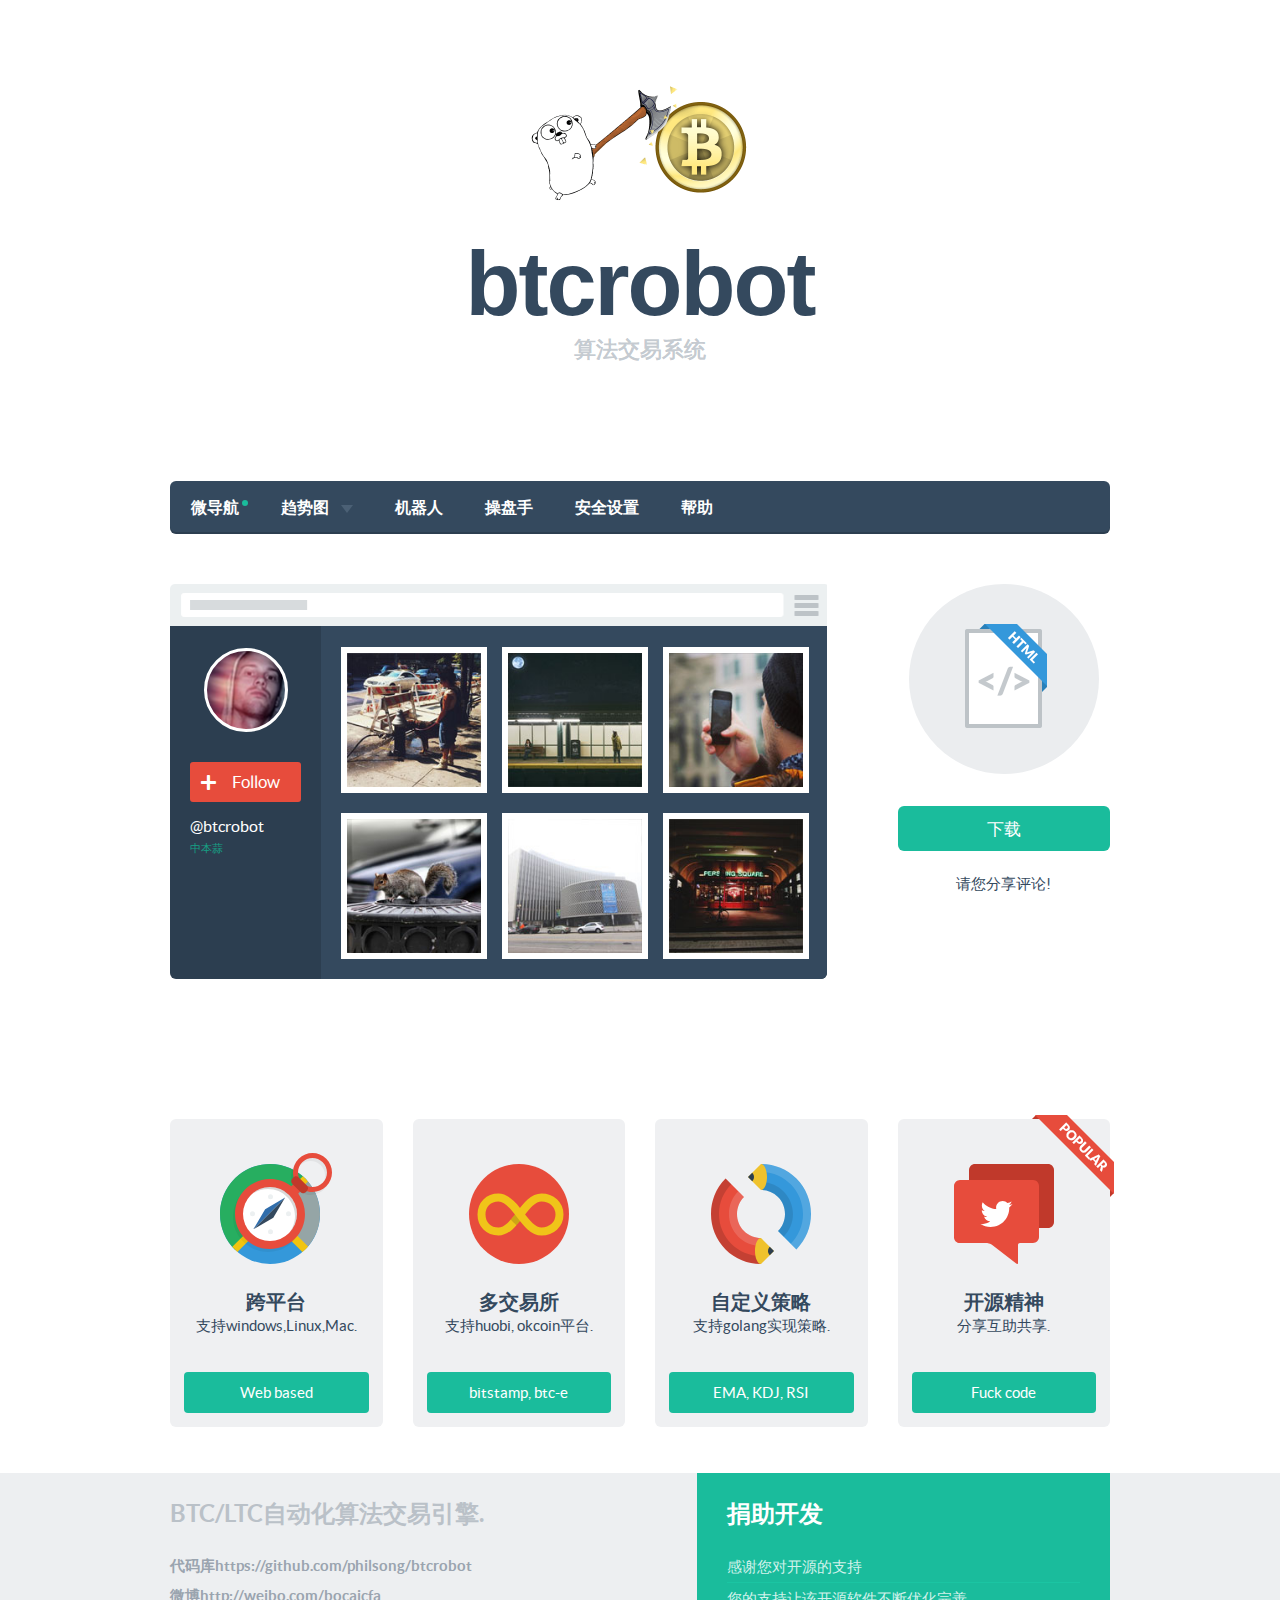
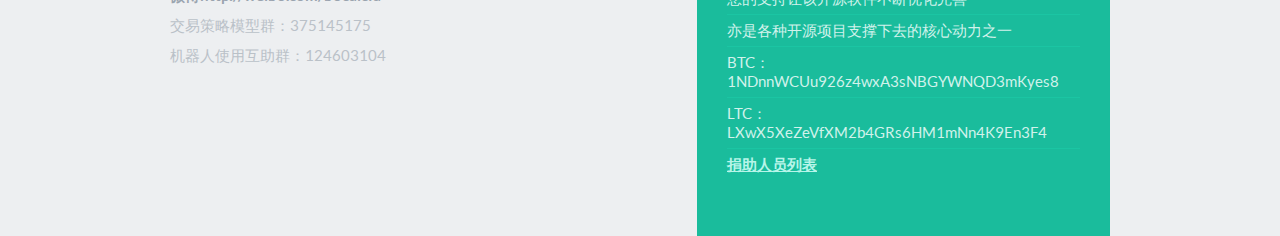
==== btcrobot/index.html @ 1d35039d "initial for github.io" ====
<!DOCTYPE html>
<html lang="en">
  <head>
    <meta charset="utf-8">
    <title>btcrobot 算法交易系统</title>
    <meta name="description" content="btcrobot is a Bitcoin, Litecoin and Altcoin trading bot written in golang,
  it features multiple trading methods using technical analysis."/>

    <meta name="viewport" content="width=1000, initial-scale=1.0, maximum-scale=1.0">

    <!-- Loading Bootstrap -->
    <link href="bootstrap/css/bootstrap.css" rel="stylesheet">

    <!-- Loading Flat UI -->
    <link href="css/flat-ui.css" rel="stylesheet">
    <link href="css/demo.css" rel="stylesheet">

    <link rel="shortcut icon" href="images/favicon.ico">

    <!-- HTML5 shim, for IE6-8 support of HTML5 elements. All other JS at the end of file. -->
    <!--[if lt IE 9]>
      <script src="js/html5shiv.js"></script>
      <script src="js/respond.min.js"></script>
    <![endif]-->
  </head>
  <body>
    <div class="container">
      <div class="demo-headline">
        <h1 class="demo-logo">
          <div class="logo"></div>
          btcrobot
          <small>算法交易系统</small>
        </h1>
      </div> <!-- /demo-headline -->

      <div class="row demo-row">
        <div class="col-xs-12">
          <nav class="navbar navbar-inverse navbar-embossed" role="navigation">
            <div class="navbar-header">
              <button type="button" class="navbar-toggle" data-toggle="collapse" data-target="#navbar-collapse-01">
                <span class="sr-only">Toggle navigation</span>
              </button>
            </div>
            <div class="collapse navbar-collapse" id="navbar-collapse-01">
              <ul class="nav navbar-nav navbar-left">           
                <li><a href="/guide">微导航<span class="navbar-unread">1</span></a></li>
                <li class="dropdown">
                  <a href="#" class="dropdown-toggle" data-toggle="dropdown">趋势图<b class="caret"></b></a>
                  <span class="dropdown-arrow"></span>
                  <ul class="dropdown-menu">
                    <li><a href="/huobi" rel="nofollow">火币指标</a></li> 
                    <li class="divider"></li>
                    <li><a href="/okcoin" rel="nofollow">OKcoin指标</a></li> 
                  </ul>
                </li>
                    <li><a href="/engine" rel="nofollow">机器人</a></li> 
                    <li><a href="/trade" rel="nofollow">操盘手</a></li> 
                    <li><a href="/secret" rel="nofollow">安全设置</a></li> 
                <li><a href="https://github.com/philsong/btcrobot/wiki" target="_blank">帮助</a></li>
               </ul>
            </div><!-- /.navbar-collapse -->
          </nav><!-- /navbar -->
        </div>
      </div> <!-- /row -->



      <div class="row">
        <div class="col-xs-9">
          <div class="demo-browser">
            <div class="demo-browser-side">
              <div class="demo-browser-author"></div>
              <div class="demo-browser-action">
                <a class="btn btn-danger btn-lg btn-block" href="http://weibo.com/bocaicfa" target="_blank">
                  Follow
                </a>
              </div>
              <h5>@btcrobot</h5>
              <h6>
                <a href="http://weibo.com/bocaicfa" target="_blank">中本蒜</a>
              </h6>
            </div>
            <div class="demo-browser-content">
              <img src="images/demo/browser-pic-1.jpg" alt="" />
              <img src="images/demo/browser-pic-2.jpg" alt="" />
              <img src="images/demo/browser-pic-3.jpg" alt="" />
              <img src="images/demo/browser-pic-4.jpg" alt="" />
              <img src="images/demo/browser-pic-5.jpg" alt="" />
              <img src="images/demo/browser-pic-6.jpg" alt="" />
            </div>
          </div>
        </div>

        <div class="col-xs-3">
          <div class="demo-download">
            <img src="images/demo/html-icon.png" src="Free PSD" />
          </div>

          <a href="https://github.com/philsong/btcrobot/archive/master.zip" class="btn btn-primary btn-lg btn-block">下载</a>

          <p class="demo-download-text">请您分享评论!</p>
        </div>
      </div> <!-- /download area -->

      <div class="row demo-tiles">
        <div class="col-xs-3">
          <div class="tile">
            <img src="images/icons/svg/compas.svg" alt="Compas" class="tile-image big-illustration">
            <h3 class="tile-title">跨平台</h3>
            <p>支持windows,Linux,Mac.</p>
            <a class="btn btn-primary btn-large btn-block" href="https://github.com/philsong/btcrobot">Web based</a>
          </div>
        </div>

        <div class="col-xs-3">
          <div class="tile">
            <img src="images/icons/svg/loop.svg" alt="Infinity-Loop" class="tile-image">
            <h3 class="tile-title">多交易所</h3>
            <p>支持huobi, okcoin平台.</p>
            <a class="btn btn-primary btn-large btn-block" href="https://github.com/philsong/btcrobot">bitstamp, btc-e</a>
          </div>
        </div>

        <div class="col-xs-3">
          <div class="tile">
            <img src="images/icons/svg/pencils.svg" alt="Pensils" class="tile-image">
            <h3 class="tile-title">自定义策略</h3>
            <p>支持golang实现策略. </p>
            <a class="btn btn-primary btn-large btn-block" href="https://github.com/philsong/btcrobot">EMA, KDJ, RSI</a>
          </div>
        </div>

        <div class="col-xs-3">
          <div class="tile tile-hot">
            <img src="images/icons/svg/chat.svg" alt="Chat" class="tile-image">
            <h3 class="tile-title">开源精神</h3>
            <p>分享互助共享.</p>
            <a class="btn btn-primary btn-large btn-block" href="https://github.com/philsong/btcrobot">Fuck code</a>
          </div>

        </div>
      </div> <!-- /tiles -->
    </div> <!-- /container -->

    <footer>
      <div class="container">
        <div class="row">
          <div class="col-xs-6">
            <h3 class="footer-title">BTC/LTC自动化算法交易引擎.</h3>
            <p>
              <a href="https://github.com/philsong/btcrobot" target="_blank"> 代码库https://github.com/philsong/btcrobot</a>
            </p>

            <p>
              <a href="http://weibo.com/bocaicfa" target="_blank">微博http://weibo.com/bocaicfa</a>
            </p>
            
            <P>交易策略模型群：375145175</p>
            <p>机器人使用互助群：124603104</P>
          </div> <!-- /col-xs-7 -->

          <div class="col-xs-6">
            <div class="footer-banner">
              <h3 class="footer-title">捐助开发</h3>
              <ul>
                <li>感谢您对开源的支持</li>
                <li>您的支持让该开源软件不断优化完善</li>
                <li>亦是各种开源项目支撑下去的核心动力之一</li>

                <li>BTC：1NDnnWCUu926z4wxA3sNBGYWNQD3mKyes8</li>
                <li>LTC：LXwX5XeZeVfXM2b4GRs6HM1mNn4K9En3F4</li>

                <li><a href="https://github.com/philsong/btcrobot/wiki/%E6%84%9F%E8%B0%A2%E6%8D%90%E5%8A%A9%E5%BC%80%E5%8F%91%E7%9A%84%E4%BA%BA" target="_blank">捐助人员列表</a></li>
              </ul>
            </div>
          </div>
        </div>
      </div>
    </footer>
    
    <!-- Load JS here for greater good =============================-->
    <script src="js/jquery-1.8.3.min.js"></script>
    <script src="js/jquery-ui-1.10.3.custom.min.js"></script>
    <script src="js/jquery.ui.touch-punch.min.js"></script>
    <script src="js/bootstrap.min.js"></script>
    <script src="js/bootstrap-select.js"></script>
    <script src="js/bootstrap-switch.js"></script>
    <script src="js/flatui-checkbox.js"></script>
    <script src="js/flatui-radio.js"></script>
    <script src="js/jquery.tagsinput.js"></script>
    <script src="js/jquery.placeholder.js"></script>
    <script src="js/jquery.stacktable.js"></script>
    <script src="http://vjs.zencdn.net/4.3/video.js"></script>
    <script src="js/application.js"></script>
  </body>
</html>
---- btcrobot/css/flat-ui.css ----
@font-face {
  font-family: 'Lato';
  src: url('../fonts/lato/lato-black.eot');
  src: url('../fonts/lato/lato-black.eot?#iefix') format('embedded-opentype'), url('../fonts/lato/lato-black.woff') format('woff'), url('../fonts/lato/lato-black.ttf') format('truetype'), url('../fonts/lato/lato-black.svg#latoblack') format('svg');
  font-weight: 900;
  font-style: normal;
}
@font-face {
  font-family: 'Lato';
  src: url('../fonts/lato/lato-bold.eot');
  src: url('../fonts/lato/lato-bold.eot?#iefix') format('embedded-opentype'), url('../fonts/lato/lato-bold.woff') format('woff'), url('../fonts/lato/lato-bold.ttf') format('truetype'), url('../fonts/lato/lato-bold.svg#latobold') format('svg');
  font-weight: bold;
  font-style: normal;
}
@font-face {
  font-family: 'Lato';
  src: url('../fonts/lato/lato-bolditalic.eot');
  src: url('../fonts/lato/lato-bolditalic.eot?#iefix') format('embedded-opentype'), url('../fonts/lato/lato-bolditalic.woff') format('woff'), url('../fonts/lato/lato-bolditalic.ttf') format('truetype'), url('../fonts/lato/lato-bolditalic.svg#latobold-italic') format('svg');
  font-weight: bold;
  font-style: italic;
}
@font-face {
  font-family: 'Lato';
  src: url('../fonts/lato/lato-italic.eot');
  src: url('../fonts/lato/lato-italic.eot?#iefix') format('embedded-opentype'), url('../fonts/lato/lato-italic.woff') format('woff'), url('../fonts/lato/lato-italic.ttf') format('truetype'), url('../fonts/lato/lato-italic.svg#latoitalic') format('svg');
  font-weight: normal;
  font-style: italic;
}
@font-face {
  font-family: 'Lato';
  src: url('../fonts/lato/lato-light.eot');
  src: url('../fonts/lato/lato-light.eot?#iefix') format('embedded-opentype'), url('../fonts/lato/lato-light.woff') format('woff'), url('../fonts/lato/lato-light.ttf') format('truetype'), url('../fonts/lato/lato-light.svg#latolight') format('svg');
  font-weight: 300;
  font-style: normal;
}
@font-face {
  font-family: 'Lato';
  src: url('../fonts/lato/lato-regular.eot');
  src: url('../fonts/lato/lato-regular.eot?#iefix') format('embedded-opentype'), url('../fonts/lato/lato-regular.woff') format('woff'), url('../fonts/lato/lato-regular.ttf') format('truetype'), url('../fonts/lato/lato-regular.svg#latoregular') format('svg');
  font-weight: normal;
  font-style: normal;
}
@font-face {
  font-family: "Flat-UI-Icons";
  src: url('../fonts/flat-ui-icons-regular.eot');
  src: url('../fonts/flat-ui-icons-regular.eot?#iefix') format('embedded-opentype'), url('../fonts/flat-ui-icons-regular.woff') format('woff'), url('../fonts/flat-ui-icons-regular.ttf') format('truetype'), url('../fonts/flat-ui-icons-regular.svg#flat-ui-icons-regular') format('svg');
  font-weight: normal;
  font-style: normal;
}
/* Use the following CSS code if you want to use data attributes for inserting your icons */
[data-icon]:before {
  font-family: 'Flat-UI-Icons';
  content: attr(data-icon);
  speak: none;
  font-weight: normal;
  font-variant: normal;
  text-transform: none;
  -webkit-font-smoothing: antialiased;
  -moz-osx-font-smoothing: grayscale;
}
/* Use the following CSS code if you want to have a class per icon */
/*
Instead of a list of all class selectors,
you can use the generic selector below, but it's slower:
[class*="fui-"] {
*/
.fui-arrow-right,
.fui-arrow-left,
.fui-cmd,
.fui-check-inverted,
.fui-heart,
.fui-location,
.fui-plus,
.fui-check,
.fui-cross,
.fui-list,
.fui-new,
.fui-video,
.fui-photo,
.fui-volume,
.fui-time,
.fui-eye,
.fui-chat,
.fui-search,
.fui-user,
.fui-mail,
.fui-lock,
.fui-gear,
.fui-radio-unchecked,
.fui-radio-checked,
.fui-checkbox-unchecked,
.fui-checkbox-checked,
.fui-calendar-solid,
.fui-pause,
.fui-play,
.fui-check-inverted-2 {
  display: inline-block;
  font-family: 'Flat-UI-Icons';
  speak: none;
  font-style: normal;
  font-weight: normal;
  font-variant: normal;
  text-transform: none;
  -webkit-font-smoothing: antialiased;
  -moz-osx-font-smoothing: grayscale;
}
.fui-arrow-right:before {
  content: "\e02c";
}
.fui-arrow-left:before {
  content: "\e02d";
}
.fui-cmd:before {
  content: "\e02f";
}
.fui-check-inverted:before {
  content: "\e006";
}
.fui-heart:before {
  content: "\e007";
}
.fui-location:before {
  content: "\e008";
}
.fui-plus:before {
  content: "\e009";
}
.fui-check:before {
  content: "\e00a";
}
.fui-cross:before {
  content: "\e00b";
}
.fui-list:before {
  content: "\e00c";
}
.fui-new:before {
  content: "\e00d";
}
.fui-video:before {
  content: "\e00e";
}
.fui-photo:before {
  content: "\e00f";
}
.fui-volume:before {
  content: "\e010";
}
.fui-time:before {
  content: "\e011";
}
.fui-eye:before {
  content: "\e012";
}
.fui-chat:before {
  content: "\e013";
}
.fui-search:before {
  content: "\e01c";
}
.fui-user:before {
  content: "\e01d";
}
.fui-mail:before {
  content: "\e01e";
}
.fui-lock:before {
  content: "\e01f";
}
.fui-gear:before {
  content: "\e024";
}
.fui-radio-unchecked:before {
  content: "\e02b";
}
.fui-radio-checked:before {
  content: "\e032";
}
.fui-checkbox-unchecked:before {
  content: "\e033";
}
.fui-checkbox-checked:before {
  content: "\e034";
}
.fui-calendar-solid:before {
  content: "\e022";
}
.fui-pause:before {
  content: "\e03b";
}
.fui-play:before {
  content: "\e03c";
}
.fui-check-inverted-2:before {
  content: "\e000";
}
.dropdown-arrow-inverse {
  border-bottom-color: #34495e !important;
  border-top-color: #34495e !important;
}
body {
  font-family: "Lato", Helvetica, Arial, sans-serif;
  font-size: 18px;
  line-height: 1.72222;
  color: #34495e;
  background-color: #ffffff;
}
a {
  color: #16a085;
  text-decoration: none;
  -webkit-transition: 0.25s;
  transition: 0.25s;
}
a:hover,
a:focus {
  color: #1abc9c;
  text-decoration: none;
}
a:focus {
  outline: none;
}
.img-rounded {
  border-radius: 6px;
}
.img-thumbnail {
  padding: 4px;
  line-height: 1.72222;
  background-color: #ffffff;
  border: 2px solid #bdc3c7;
  border-radius: 6px;
  -webkit-transition: all 0.25s ease-in-out;
  transition: all 0.25s ease-in-out;
  display: inline-block;
  max-width: 100%;
  height: auto;
}
.img-comment {
  font-size: 15px;
  line-height: 1.2;
  font-style: italic;
  margin: 24px 0;
}
h1,
h2,
h3,
h4,
h5,
h6,
.h1,
.h2,
.h3,
.h4,
.h5,
.h6 {
  font-family: inherit;
  font-weight: 700;
  line-height: 1.1;
  color: inherit;
}
h1 small,
h2 small,
h3 small,
h4 small,
h5 small,
h6 small,
.h1 small,
.h2 small,
.h3 small,
.h4 small,
.h5 small,
.h6 small {
  color: #e7e9ec;
}
h1,
h2,
h3 {
  margin-top: 30px;
  margin-bottom: 15px;
}
h4,
h5,
h6 {
  margin-top: 15px;
  margin-bottom: 15px;
}
h6 {
  font-weight: normal;
}
h1,
.h1 {
  font-size: 61px;
}
h2,
.h2 {
  font-size: 53px;
}
h3,
.h3 {
  font-size: 40px;
}
h4,
.h4 {
  font-size: 29px;
}
h5,
.h5 {
  font-size: 28px;
}
h6,
.h6 {
  font-size: 24px;
}
p {
  font-size: 18px;
  line-height: 1.72222;
  margin: 0 0 15px;
}
.lead {
  margin-bottom: 30px;
  font-size: 28px;
  line-height: 1.46428571;
  font-weight: 300;
}
@media (min-width: 768px) {
  .lead {
    font-size: 30.006px;
  }
}
small,
.small {
  font-size: 83%;
  line-height: 2.067;
}
.text-muted {
  color: #bdc3c7;
}
.text-inverse {
  color: #ffffff;
}
.text-primary {
  color: #1abc9c;
}
a.text-primary:hover {
  color: #15967d;
}
.text-warning {
  color: #f1c40f;
}
a.text-warning:hover {
  color: #c19d0c;
}
.text-danger {
  color: #e74c3c;
}
a.text-danger:hover {
  color: #b93d30;
}
.text-success {
  color: #2ecc71;
}
a.text-success:hover {
  color: #25a35a;
}
.text-info {
  color: #3498db;
}
a.text-info:hover {
  color: #2a7aaf;
}
.bg-primary {
  color: #ffffff;
  background-color: #34495e;
}
a.bg-primary:hover {
  background-color: #222f3d;
}
.bg-success {
  background-color: #dff0d8;
}
a.bg-success:hover {
  background-color: #c1e2b3;
}
.bg-info {
  background-color: #d9edf7;
}
a.bg-info:hover {
  background-color: #afd9ee;
}
.bg-warning {
  background-color: #fcf8e3;
}
a.bg-warning:hover {
  background-color: #f7ecb5;
}
.bg-danger {
  background-color: #f2dede;
}
a.bg-danger:hover {
  background-color: #e4b9b9;
}
.page-header {
  padding-bottom: 14px;
  margin: 60px 0 30px;
  border-bottom: 1px solid #e7e9ec;
}
ul,
ol {
  margin-bottom: 15px;
}
dl {
  margin-bottom: 30px;
}
dt,
dd {
  line-height: 1.72222;
}
@media (min-width: 768px) {
  .dl-horizontal dt {
    width: 160px;
  }
  .dl-horizontal dd {
    margin-left: 180px;
  }
}
abbr[title],
abbr[data-original-title] {
  border-bottom: 1px dotted #bdc3c7;
}
blockquote {
  border-left: 3px solid #e7e9ec;
  padding: 0 0 0 16px;
  margin: 0 0 30px;
}
blockquote p {
  font-size: 20px;
  line-height: 1.55;
  font-weight: normal;
  margin-bottom: .4em;
}
blockquote small,
blockquote .small {
  font-size: 18px;
  line-height: 1.72222;
  font-style: italic;
  color: inherit;
}
blockquote small:before,
blockquote .small:before {
  content: "";
}
blockquote.pull-right {
  padding-right: 16px;
  padding-left: 0;
  border-right: 3px solid #e7e9ec;
  border-left: 0;
}
blockquote.pull-right small:after {
  content: "";
}
address {
  margin-bottom: 30px;
  line-height: 1.72222;
}
code,
kbd,
pre,
samp {
  font-family: Monaco, Menlo, Consolas, "Courier New", monospace;
}
code {
  padding: 2px 6px;
  font-size: 85%;
  color: #c7254e;
  background-color: #f9f2f4;
  border-radius: 4px;
}
kbd {
  padding: 2px 6px;
  font-size: 85%;
  color: #ffffff;
  background-color: #34495e;
  border-radius: 4px;
  box-shadow: none;
}
pre {
  padding: 8px;
  margin: 0 0 15px;
  font-size: 13px;
  line-height: 1.72222;
  color: inherit;
  background-color: #ffffff;
  border: 2px solid #e7e9ec;
  border-radius: 6px;
  white-space: pre;
}
.pre-scrollable {
  max-height: 340px;
}
.thumbnail {
  display: block;
  padding: 4px;
  margin-bottom: 5px;
  line-height: 1.72222;
  background-color: #ffffff;
  border: 2px solid #bdc3c7;
  border-radius: 6px;
  -webkit-transition: all 0.25s ease-in-out;
  transition: all 0.25s ease-in-out;
}
.thumbnail > img,
.thumbnail a > img {
  display: block;
  max-width: 100%;
  height: auto;
  margin-left: auto;
  margin-right: auto;
}
a.thumbnail:hover,
a.thumbnail:focus,
a.thumbnail.active {
  border-color: #16a085;
}
.thumbnail .caption {
  padding: 9px;
  color: #34495e;
}
.btn {
  border: none;
  font-size: 15px;
  font-weight: normal;
  line-height: 1.4;
  border-radius: 4px;
  padding: 10px 15px;
  -webkit-font-smoothing: subpixel-antialiased;
  -webkit-transition: border .25s linear, color .25s linear, background-color .25s linear;
  transition: border .25s linear, color .25s linear, background-color .25s linear;
}
.btn:hover,
.btn:focus {
  outline: none;
  color: #ffffff;
}
.btn:active,
.btn.active {
  outline: none;
  -webkit-box-shadow: none;
  box-shadow: none;
}
.btn.disabled,
.btn[disabled],
fieldset[disabled] .btn {
  background-color: #bdc3c7;
  color: rgba(255, 255, 255, 0.75);
  opacity: 0.7;
  filter: alpha(opacity=70);
}
.btn > [class^="fui-"] {
  margin: 0 1px;
  position: relative;
  line-height: 1;
  top: 1px;
}
.btn-xs.btn > [class^="fui-"] {
  font-size: 11px;
  top: 0;
}
.btn-hg.btn > [class^="fui-"] {
  top: 2px;
}
.btn-default {
  color: #ffffff;
  background-color: #bdc3c7;
}
.btn-default:hover,
.btn-default:focus,
.btn-default:active,
.btn-default.active,
.open .dropdown-toggle.btn-default {
  color: #ffffff;
  background-color: #cacfd2;
  border-color: #cacfd2;
}
.btn-default:active,
.btn-default.active,
.open .dropdown-toggle.btn-default {
  background: #a1a6a9;
  border-color: #a1a6a9;
}
.btn-default.disabled,
.btn-default[disabled],
fieldset[disabled] .btn-default,
.btn-default.disabled:hover,
.btn-default[disabled]:hover,
fieldset[disabled] .btn-default:hover,
.btn-default.disabled:focus,
.btn-default[disabled]:focus,
fieldset[disabled] .btn-default:focus,
.btn-default.disabled:active,
.btn-default[disabled]:active,
fieldset[disabled] .btn-default:active,
.btn-default.disabled.active,
.btn-default[disabled].active,
fieldset[disabled] .btn-default.active {
  background-color: #bdc3c7;
  border-color: #bdc3c7;
}
.btn-primary {
  color: #ffffff;
  background-color: #1abc9c;
}
.btn-primary:hover,
.btn-primary:focus,
.btn-primary:active,
.btn-primary.active,
.open .dropdown-toggle.btn-primary {
  color: #ffffff;
  background-color: #48c9b0;
  border-color: #48c9b0;
}
.btn-primary:active,
.btn-primary.active,
.open .dropdown-toggle.btn-primary {
  background: #16a085;
  border-color: #16a085;
}
.btn-primary.disabled,
.btn-primary[disabled],
fieldset[disabled] .btn-primary,
.btn-primary.disabled:hover,
.btn-primary[disabled]:hover,
fieldset[disabled] .btn-primary:hover,
.btn-primary.disabled:focus,
.btn-primary[disabled]:focus,
fieldset[disabled] .btn-primary:focus,
.btn-primary.disabled:active,
.btn-primary[disabled]:active,
fieldset[disabled] .btn-primary:active,
.btn-primary.disabled.active,
.btn-primary[disabled].active,
fieldset[disabled] .btn-primary.active {
  background-color: #1abc9c;
  border-color: #1abc9c;
}
.btn-info {
  color: #ffffff;
  background-color: #3498db;
}
.btn-info:hover,
.btn-info:focus,
.btn-info:active,
.btn-info.active,
.open .dropdown-toggle.btn-info {
  color: #ffffff;
  background-color: #5dade2;
  border-color: #5dade2;
}
.btn-info:active,
.btn-info.active,
.open .dropdown-toggle.btn-info {
  background: #2c81ba;
  border-color: #2c81ba;
}
.btn-info.disabled,
.btn-info[disabled],
fieldset[disabled] .btn-info,
.btn-info.disabled:hover,
.btn-info[disabled]:hover,
fieldset[disabled] .btn-info:hover,
.btn-info.disabled:focus,
.btn-info[disabled]:focus,
fieldset[disabled] .btn-info:focus,
.btn-info.disabled:active,
.btn-info[disabled]:active,
fieldset[disabled] .btn-info:active,
.btn-info.disabled.active,
.btn-info[disabled].active,
fieldset[disabled] .btn-info.active {
  background-color: #3498db;
  border-color: #3498db;
}
.btn-danger {
  color: #ffffff;
  background-color: #e74c3c;
}
.btn-danger:hover,
.btn-danger:focus,
.btn-danger:active,
.btn-danger.active,
.open .dropdown-toggle.btn-danger {
  color: #ffffff;
  background-color: #ec7063;
  border-color: #ec7063;
}
.btn-danger:active,
.btn-danger.active,
.open .dropdown-toggle.btn-danger {
  background: #c44133;
  border-color: #c44133;
}
.btn-danger.disabled,
.btn-danger[disabled],
fieldset[disabled] .btn-danger,
.btn-danger.disabled:hover,
.btn-danger[disabled]:hover,
fieldset[disabled] .btn-danger:hover,
.btn-danger.disabled:focus,
.btn-danger[disabled]:focus,
fieldset[disabled] .btn-danger:focus,
.btn-danger.disabled:active,
.btn-danger[disabled]:active,
fieldset[disabled] .btn-danger:active,
.btn-danger.disabled.active,
.btn-danger[disabled].active,
fieldset[disabled] .btn-danger.active {
  background-color: #e74c3c;
  border-color: #e74c3c;
}
.btn-success {
  color: #ffffff;
  background-color: #2ecc71;
}
.btn-success:hover,
.btn-success:focus,
.btn-success:active,
.btn-success.active,
.open .dropdown-toggle.btn-success {
  color: #ffffff;
  background-color: #58d68d;
  border-color: #58d68d;
}
.btn-success:active,
.btn-success.active,
.open .dropdown-toggle.btn-success {
  background: #27ad60;
  border-color: #27ad60;
}
.btn-success.disabled,
.btn-success[disabled],
fieldset[disabled] .btn-success,
.btn-success.disabled:hover,
.btn-success[disabled]:hover,
fieldset[disabled] .btn-success:hover,
.btn-success.disabled:focus,
.btn-success[disabled]:focus,
fieldset[disabled] .btn-success:focus,
.btn-success.disabled:active,
.btn-success[disabled]:active,
fieldset[disabled] .btn-success:active,
.btn-success.disabled.active,
.btn-success[disabled].active,
fieldset[disabled] .btn-success.active {
  background-color: #2ecc71;
  border-color: #2ecc71;
}
.btn-warning {
  color: #ffffff;
  background-color: #f1c40f;
}
.btn-warning:hover,
.btn-warning:focus,
.btn-warning:active,
.btn-warning.active,
.open .dropdown-toggle.btn-warning {
  color: #ffffff;
  background-color: #f5d313;
  border-color: #f5d313;
}
.btn-warning:active,
.btn-warning.active,
.open .dropdown-toggle.btn-warning {
  background: #cda70d;
  border-color: #cda70d;
}
.btn-warning.disabled,
.btn-warning[disabled],
fieldset[disabled] .btn-warning,
.btn-warning.disabled:hover,
.btn-warning[disabled]:hover,
fieldset[disabled] .btn-warning:hover,
.btn-warning.disabled:focus,
.btn-warning[disabled]:focus,
fieldset[disabled] .btn-warning:focus,
.btn-warning.disabled:active,
.btn-warning[disabled]:active,
fieldset[disabled] .btn-warning:active,
.btn-warning.disabled.active,
.btn-warning[disabled].active,
fieldset[disabled] .btn-warning.active {
  background-color: #f1c40f;
  border-color: #f1c40f;
}
.btn-inverse {
  color: #ffffff;
  background-color: #34495e;
}
.btn-inverse:hover,
.btn-inverse:focus,
.btn-inverse:active,
.btn-inverse.active,
.open .dropdown-toggle.btn-inverse {
  color: #ffffff;
  background-color: #415b76;
  border-color: #415b76;
}
.btn-inverse:active,
.btn-inverse.active,
.open .dropdown-toggle.btn-inverse {
  background: #2c3e50;
  border-color: #2c3e50;
}
.btn-inverse.disabled,
.btn-inverse[disabled],
fieldset[disabled] .btn-inverse,
.btn-inverse.disabled:hover,
.btn-inverse[disabled]:hover,
fieldset[disabled] .btn-inverse:hover,
.btn-inverse.disabled:focus,
.btn-inverse[disabled]:focus,
fieldset[disabled] .btn-inverse:focus,
.btn-inverse.disabled:active,
.btn-inverse[disabled]:active,
fieldset[disabled] .btn-inverse:active,
.btn-inverse.disabled.active,
.btn-inverse[disabled].active,
fieldset[disabled] .btn-inverse.active {
  background-color: #34495e;
  border-color: #34495e;
}
.btn-embossed {
  -webkit-box-shadow: inset 0 -2px 0 rgba(0, 0, 0, 0.15);
  box-shadow: inset 0 -2px 0 rgba(0, 0, 0, 0.15);
}
.btn-embossed.active,
.btn-embossed:active {
  -webkit-box-shadow: inset 0 2px 0 rgba(0, 0, 0, 0.15);
  box-shadow: inset 0 2px 0 rgba(0, 0, 0, 0.15);
}
.btn-wide {
  min-width: 140px;
  padding-left: 30px;
  padding-right: 30px;
}
.btn-link {
  color: #16a085;
}
.btn-link:hover,
.btn-link:focus {
  color: #1abc9c;
  text-decoration: underline;
  background-color: transparent;
}
.btn-link[disabled]:hover,
fieldset[disabled] .btn-link:hover,
.btn-link[disabled]:focus,
fieldset[disabled] .btn-link:focus {
  color: #bdc3c7;
  text-decoration: none;
}
.btn-hg {
  padding: 13px 20px;
  font-size: 22px;
  line-height: 1.227;
  border-radius: 6px;
}
.btn-lg {
  padding: 10px 19px;
  font-size: 17px;
  line-height: 1.471;
  border-radius: 6px;
}
.btn-sm {
  padding: 9px 13px;
  font-size: 13px;
  line-height: 1.385;
  border-radius: 4px;
}
.btn-xs {
  padding: 6px 9px;
  font-size: 12px;
  line-height: 1.083;
  border-radius: 3px;
}
.btn-tip {
  font-weight: 300;
  padding-left: 10px;
  font-size: 92%;
}
.btn-block {
  white-space: normal;
}
.btn-default .caret {
  border-top-color: #ffffff;
}
.btn-primary .caret,
.btn-success .caret,
.btn-warning .caret,
.btn-danger .caret,
.btn-info .caret {
  border-top-color: #ffffff;
}
.dropup .btn-default .caret {
  border-bottom-color: #ffffff;
}
.dropup .btn-primary .caret,
.dropup .btn-success .caret,
.dropup .btn-warning .caret,
.dropup .btn-danger .caret,
.dropup .btn-info .caret {
  border-bottom-color: #ffffff;
}
.btn-group-xs > .btn {
  padding: 6px 9px;
  font-size: 12px;
  line-height: 1.083;
  border-radius: 3px;
}
.btn-group-sm > .btn {
  padding: 9px 13px;
  font-size: 13px;
  line-height: 1.385;
  border-radius: 4px;
}
.btn-group-lg > .btn {
  padding: 10px 19px;
  font-size: 17px;
  line-height: 1.471;
  border-radius: 6px;
}
.btn-group-gh > .btn {
  padding: 13px 20px;
  font-size: 22px;
  line-height: 1.227;
  border-radius: 6px;
}
.btn-group > .btn + .btn {
  margin-left: 0;
}
.btn-group > .btn + .dropdown-toggle {
  border-left: 2px solid rgba(52, 73, 94, 0.15);
  padding-left: 12px;
  padding-right: 12px;
}
.btn-group > .btn + .dropdown-toggle .caret {
  margin-left: 3px;
  margin-right: 3px;
}
.btn-group > .btn.btn-gh + .dropdown-toggle .caret {
  margin-left: 7px;
  margin-right: 7px;
}
.btn-group > .btn.btn-sm + .dropdown-toggle .caret {
  margin-left: 0;
  margin-right: 0;
}
.dropdown-toggle .caret {
  margin-left: 8px;
}
.btn-group > .btn,
.btn-group > .dropdown-menu,
.btn-group > .popover {
  font-weight: 400;
}
.btn-group:focus .dropdown-toggle {
  outline: none;
  -webkit-transition: 0.25s;
  transition: 0.25s;
}
.btn-group.open .dropdown-toggle {
  color: rgba(255, 255, 255, 0.75);
  -webkit-box-shadow: none;
  box-shadow: none;
}
.btn-toolbar .btn.active {
  color: #ffffff;
}
.btn-toolbar .btn > [class^="fui-"] {
  font-size: 16px;
  margin: 0 1px;
}
.caret {
  border-width: 8px 6px;
  border-bottom-color: #34495e;
  border-top-color: #34495e;
  border-style: solid;
  border-bottom-style: none;
  -webkit-transition: 0.25s;
  transition: 0.25s;
  -webkit-transform: scale(1.001);
  -ms-transform: scale(1.001);
  transform: scale(1.001);
}
.dropup .caret,
.dropup .btn-lg .caret,
.navbar-fixed-bottom .dropdown .caret {
  border-bottom-width: 8px;
}
.btn-lg .caret {
  border-top-width: 8px;
  border-right-width: 6px;
  border-left-width: 6px;
}
.select {
  display: inline-block;
  margin-bottom: 10px;
}
[class*="span"] > .select[class*="span"] {
  margin-left: 0;
}
.select[class*="span"] .btn {
  width: 100%;
}
.select.select-block {
  display: block;
  float: none;
  margin-left: 0;
  width: auto;
}
.select.select-block:before,
.select.select-block:after {
  content: " ";
  /* 1 */

  display: table;
  /* 2 */

}
.select.select-block:after {
  clear: both;
}
.select.select-block .btn {
  width: 100%;
}
.select.select-block .dropdown-menu {
  width: 100%;
}
.select .btn {
  width: 220px;
}
.select .btn.btn-hg .filter-option {
  left: 20px;
  right: 40px;
  top: 13px;
}
.select .btn.btn-hg .caret {
  right: 20px;
}
.select .btn.btn-lg .filter-option {
  left: 18px;
  right: 38px;
}
.select .btn.btn-sm .filter-option {
  left: 13px;
  right: 33px;
}
.select .btn.btn-sm .caret {
  right: 13px;
}
.select .btn.btn-xs .filter-option {
  left: 13px;
  right: 33px;
  top: 5px;
}
.select .btn.btn-xs .caret {
  right: 13px;
}
.select .btn .filter-option {
  height: 26px;
  left: 13px;
  overflow: hidden;
  position: absolute;
  right: 33px;
  text-align: left;
  top: 10px;
}
.select .btn .caret {
  position: absolute;
  right: 16px;
  top: 50%;
  margin-top: -3px;
}
.select .btn .dropdown-toggle {
  border-radius: 6px;
}
.select .btn .dropdown-menu {
  min-width: 100%;
}
.select .btn .dropdown-menu dt {
  cursor: default;
  display: block;
  padding: 3px 20px;
}
.select .btn .dropdown-menu li:not(.disabled) > a:hover small {
  color: rgba(255, 255, 255, 0.004);
}
.select .btn .dropdown-menu li > a {
  min-height: 20px;
}
.select .btn .dropdown-menu li > a.opt {
  padding-left: 35px;
}
.select .btn .dropdown-menu li small {
  padding-left: .5em;
}
.select .btn .dropdown-menu li > dt small {
  font-weight: normal;
}
.select .btn > .disabled,
.select .btn .dropdown-menu li.disabled > a {
  cursor: default;
}
.select .caret {
  border-bottom-color: #ffffff;
  border-top-color: #ffffff;
}
legend {
  display: block;
  width: 100%;
  padding: 0;
  margin-bottom: 15px;
  font-size: 24px;
  line-height: inherit;
  color: inherit;
  border-bottom: none;
}
textarea {
  font-size: 20px;
  line-height: 24px;
  padding: 5px 11px;
}
input[type="search"] {
  -webkit-appearance: none !important;
}
label {
  font-weight: normal;
  font-size: 15px;
  line-height: 2.4;
}
.form-control:-moz-placeholder {
  color: #b2bcc5;
}
.form-control::-moz-placeholder {
  color: #b2bcc5;
  opacity: 1;
}
.form-control:-ms-input-placeholder {
  color: #b2bcc5;
}
.form-control::-webkit-input-placeholder {
  color: #b2bcc5;
}
.form-control.placeholder {
  color: #b2bcc5;
}
.form-control {
  border: 2px solid #bdc3c7;
  color: #34495e;
  font-family: "Lato", Helvetica, Arial, sans-serif;
  font-size: 15px;
  line-height: 1.467;
  padding: 8px 12px;
  height: 42px;
  -webkit-appearance: none;
  border-radius: 6px;
  -webkit-box-shadow: none;
  box-shadow: none;
  -webkit-transition: border .25s linear, color .25s linear, background-color .25s linear;
  transition: border .25s linear, color .25s linear, background-color .25s linear;
}
.form-group.focus .form-control,
.form-control:focus {
  border-color: #1abc9c;
  outline: 0;
  -webkit-box-shadow: none;
  box-shadow: none;
}
.form-control[disabled],
.form-control[readonly],
fieldset[disabled] .form-control {
  background-color: #f4f6f6;
  border-color: #d5dbdb;
  color: #d5dbdb;
  cursor: default;
  opacity: 0.7;
  filter: alpha(opacity=70);
}
.form-control.flat {
  border-color: transparent;
}
.form-control.flat:hover {
  border-color: #bdc3c7;
}
.form-control.flat:focus {
  border-color: #1abc9c;
}
.input-sm {
  height: 35px;
  padding: 6px 10px;
  font-size: 13px;
  line-height: 1.462;
  border-radius: 6px;
}
select.input-sm {
  height: 35px;
  line-height: 35px;
}
textarea.input-sm,
select[multiple].input-sm {
  height: auto;
}
.input-lg {
  height: 45px;
  padding: 10px 15px;
  font-size: 17px;
  line-height: 1.235;
  border-radius: 6px;
}
select.input-lg {
  height: 45px;
  line-height: 45px;
}
textarea.input-lg,
select[multiple].input-lg {
  height: auto;
}
.input-hg {
  height: 53px;
  padding: 10px 16px;
  font-size: 22px;
  line-height: 1.318;
  border-radius: 6px;
}
select.input-hg {
  height: 53px;
  line-height: 53px;
}
textarea.input-hg,
select[multiple].input-hg {
  height: auto;
}
.has-warning .help-block,
.has-warning .control-label,
.has-warning .radio,
.has-warning .checkbox,
.has-warning .radio-inline,
.has-warning .checkbox-inline {
  color: #f1c40f;
}
.has-warning .form-control {
  color: #f1c40f;
  border-color: #f1c40f;
  -webkit-box-shadow: none;
  box-shadow: none;
}
.has-warning .form-control:-moz-placeholder {
  color: #f1c40f;
}
.has-warning .form-control::-moz-placeholder {
  color: #f1c40f;
  opacity: 1;
}
.has-warning .form-control:-ms-input-placeholder {
  color: #f1c40f;
}
.has-warning .form-control::-webkit-input-placeholder {
  color: #f1c40f;
}
.has-warning .form-control.placeholder {
  color: #f1c40f;
}
.has-warning .form-control:focus {
  border-color: #f1c40f;
  -webkit-box-shadow: none;
  box-shadow: none;
}
.has-warning .input-group-addon {
  color: #f1c40f;
  border-color: #f1c40f;
  background-color: #ffffff;
}
.has-error .help-block,
.has-error .control-label,
.has-error .radio,
.has-error .checkbox,
.has-error .radio-inline,
.has-error .checkbox-inline {
  color: #e74c3c;
}
.has-error .form-control {
  color: #e74c3c;
  border-color: #e74c3c;
  -webkit-box-shadow: none;
  box-shadow: none;
}
.has-error .form-control:-moz-placeholder {
  color: #e74c3c;
}
.has-error .form-control::-moz-placeholder {
  color: #e74c3c;
  opacity: 1;
}
.has-error .form-control:-ms-input-placeholder {
  color: #e74c3c;
}
.has-error .form-control::-webkit-input-placeholder {
  color: #e74c3c;
}
.has-error .form-control.placeholder {
  color: #e74c3c;
}
.has-error .form-control:focus {
  border-color: #e74c3c;
  -webkit-box-shadow: none;
  box-shadow: none;
}
.has-error .input-group-addon {
  color: #e74c3c;
  border-color: #e74c3c;
  background-color: #ffffff;
}
.has-success .help-block,
.has-success .control-label,
.has-success .radio,
.has-success .checkbox,
.has-success .radio-inline,
.has-success .checkbox-inline {
  color: #2ecc71;
}
.has-success .form-control {
  color: #2ecc71;
  border-color: #2ecc71;
  -webkit-box-shadow: none;
  box-shadow: none;
}
.has-success .form-control:-moz-placeholder {
  color: #2ecc71;
}
.has-success .form-control::-moz-placeholder {
  color: #2ecc71;
  opacity: 1;
}
.has-success .form-control:-ms-input-placeholder {
  color: #2ecc71;
}
.has-success .form-control::-webkit-input-placeholder {
  color: #2ecc71;
}
.has-success .form-control.placeholder {
  color: #2ecc71;
}
.has-success .form-control:focus {
  border-color: #2ecc71;
  -webkit-box-shadow: none;
  box-shadow: none;
}
.has-success .input-group-addon {
  color: #2ecc71;
  border-color: #2ecc71;
  background-color: #ffffff;
}
.help-block {
  font-size: 15px;
  margin-bottom: 5px;
  color: inherit;
}
.form-group {
  position: relative;
  margin-bottom: 20px;
}
.form-horizontal .control-label,
.form-horizontal .radio,
.form-horizontal .checkbox,
.form-horizontal .radio-inline,
.form-horizontal .checkbox-inline {
  margin-top: 0;
  margin-bottom: 0;
  padding-top: 6px;
}
.form-horizontal .form-group {
  margin-left: -15px;
  margin-right: -15px;
}
.form-horizontal .form-group:before,
.form-horizontal .form-group:after {
  content: " ";
  /* 1 */

  display: table;
  /* 2 */

}
.form-horizontal .form-group:after {
  clear: both;
}
.form-horizontal .form-control-static {
  padding-top: 6px;
}
.form-group {
  position: relative;
}
.form-control + .input-icon {
  position: absolute;
  top: 2px;
  right: 2px;
  line-height: 37px;
  vertical-align: middle;
  font-size: 20px;
  color: #b2bcc5;
  background-color: #ffffff;
  padding: 0 12px 0 0;
  border-radius: 6px;
}
.input-hg + .input-icon {
  line-height: 49px;
  padding: 0 16px 0 0;
}
.input-lg + .input-icon {
  line-height: 41px;
  padding: 0 15px 0 0;
}
.input-sm + .input-icon {
  font-size: 18px;
  line-height: 30px;
  padding: 0 10px 0 0;
}
.has-success .input-icon {
  color: #2ecc71;
}
.has-warning .input-icon {
  color: #f1c40f;
}
.has-error .input-icon {
  color: #e74c3c;
}
.form-control[disabled] + .input-icon,
.form-control[readonly] + .input-icon,
fieldset[disabled] .form-control + .input-icon,
.form-control.disabled + .input-icon {
  color: #d5dbdb;
  background-color: transparent;
  opacity: 0.7;
  filter: alpha(opacity=70);
}
.input-group-hg > .form-control,
.input-group-hg > .input-group-addon,
.input-group-hg > .input-group-btn > .btn {
  height: 53px;
  padding: 10px 16px;
  font-size: 22px;
  line-height: 1.318;
  border-radius: 6px;
}
select.input-group-hg > .form-control,
select.input-group-hg > .input-group-addon,
select.input-group-hg > .input-group-btn > .btn {
  height: 53px;
  line-height: 53px;
}
textarea.input-group-hg > .form-control,
textarea.input-group-hg > .input-group-addon,
textarea.input-group-hg > .input-group-btn > .btn,
select[multiple].input-group-hg > .form-control,
select[multiple].input-group-hg > .input-group-addon,
select[multiple].input-group-hg > .input-group-btn > .btn {
  height: auto;
}
.input-group-lg > .form-control,
.input-group-lg > .input-group-addon,
.input-group-lg > .input-group-btn > .btn {
  height: 45px;
  padding: 10px 15px;
  font-size: 17px;
  line-height: 1.235;
  border-radius: 6px;
}
select.input-group-lg > .form-control,
select.input-group-lg > .input-group-addon,
select.input-group-lg > .input-group-btn > .btn {
  height: 45px;
  line-height: 45px;
}
textarea.input-group-lg > .form-control,
textarea.input-group-lg > .input-group-addon,
textarea.input-group-lg > .input-group-btn > .btn,
select[multiple].input-group-lg > .form-control,
select[multiple].input-group-lg > .input-group-addon,
select[multiple].input-group-lg > .input-group-btn > .btn {
  height: auto;
}
.input-group-sm > .form-control,
.input-group-sm > .input-group-addon,
.input-group-sm > .input-group-btn > .btn {
  height: 35px;
  padding: 6px 10px;
  font-size: 13px;
  line-height: 1.462;
  border-radius: 6px;
}
select.input-group-sm > .form-control,
select.input-group-sm > .input-group-addon,
select.input-group-sm > .input-group-btn > .btn {
  height: 35px;
  line-height: 35px;
}
textarea.input-group-sm > .form-control,
textarea.input-group-sm > .input-group-addon,
textarea.input-group-sm > .input-group-btn > .btn,
select[multiple].input-group-sm > .form-control,
select[multiple].input-group-sm > .input-group-addon,
select[multiple].input-group-sm > .input-group-btn > .btn {
  height: auto;
}
.input-group-addon {
  padding: 10px 12px;
  font-size: 15px;
  color: #ffffff;
  text-align: center;
  background-color: #bdc3c7;
  border: 1px solid #bdc3c7;
  border-radius: 6px;
  -webkit-transition: border .25s linear, color .25s linear, background-color .25s linear;
  transition: border .25s linear, color .25s linear, background-color .25s linear;
}
.input-group-hg .input-group-addon,
.input-group-lg .input-group-addon,
.input-group-sm .input-group-addon {
  line-height: 1;
}
.input-group .form-control:first-child,
.input-group-addon:first-child,
.input-group-btn:first-child > .btn,
.input-group-btn:first-child > .dropdown-toggle,
.input-group-btn:last-child > .btn:not(:last-child):not(.dropdown-toggle) {
  border-bottom-right-radius: 0;
  border-top-right-radius: 0;
}
.input-group .form-control:last-child,
.input-group-addon:last-child,
.input-group-btn:last-child > .btn,
.input-group-btn:last-child > .dropdown-toggle,
.input-group-btn:first-child > .btn:not(:first-child) {
  border-bottom-left-radius: 0;
  border-top-left-radius: 0;
}
.form-group.focus .input-group-addon,
.input-group.focus .input-group-addon {
  background-color: #1abc9c;
  border-color: #1abc9c;
}
.form-group.focus .input-group-btn > .btn-default + .btn-default,
.input-group.focus .input-group-btn > .btn-default + .btn-default {
  border-left-color: #16a085;
}
.form-group.focus .input-group-btn .btn,
.input-group.focus .input-group-btn .btn {
  border-color: #1abc9c;
  background-color: #ffffff;
  color: #1abc9c;
}
.form-group.focus .input-group-btn .btn-default,
.input-group.focus .input-group-btn .btn-default {
  color: #ffffff;
  background-color: #1abc9c;
}
.form-group.focus .input-group-btn .btn-default:hover,
.input-group.focus .input-group-btn .btn-default:hover,
.form-group.focus .input-group-btn .btn-default:focus,
.input-group.focus .input-group-btn .btn-default:focus,
.form-group.focus .input-group-btn .btn-default:active,
.input-group.focus .input-group-btn .btn-default:active,
.form-group.focus .input-group-btn .btn-default.active,
.input-group.focus .input-group-btn .btn-default.active,
.open .dropdown-toggle.form-group.focus .input-group-btn .btn-default,
.open .dropdown-toggle.input-group.focus .input-group-btn .btn-default {
  color: #ffffff;
  background-color: #48c9b0;
  border-color: #48c9b0;
}
.form-group.focus .input-group-btn .btn-default:active,
.input-group.focus .input-group-btn .btn-default:active,
.form-group.focus .input-group-btn .btn-default.active,
.input-group.focus .input-group-btn .btn-default.active,
.open .dropdown-toggle.form-group.focus .input-group-btn .btn-default,
.open .dropdown-toggle.input-group.focus .input-group-btn .btn-default {
  background: #16a085;
  border-color: #16a085;
}
.form-group.focus .input-group-btn .btn-default.disabled,
.input-group.focus .input-group-btn .btn-default.disabled,
.form-group.focus .input-group-btn .btn-default[disabled],
.input-group.focus .input-group-btn .btn-default[disabled],
fieldset[disabled] .form-group.focus .input-group-btn .btn-default,
fieldset[disabled] .input-group.focus .input-group-btn .btn-default,
.form-group.focus .input-group-btn .btn-default.disabled:hover,
.input-group.focus .input-group-btn .btn-default.disabled:hover,
.form-group.focus .input-group-btn .btn-default[disabled]:hover,
.input-group.focus .input-group-btn .btn-default[disabled]:hover,
fieldset[disabled] .form-group.focus .input-group-btn .btn-default:hover,
fieldset[disabled] .input-group.focus .input-group-btn .btn-default:hover,
.form-group.focus .input-group-btn .btn-default.disabled:focus,
.input-group.focus .input-group-btn .btn-default.disabled:focus,
.form-group.focus .input-group-btn .btn-default[disabled]:focus,
.input-group.focus .input-group-btn .btn-default[disabled]:focus,
fieldset[disabled] .form-group.focus .input-group-btn .btn-default:focus,
fieldset[disabled] .input-group.focus .input-group-btn .btn-default:focus,
.form-group.focus .input-group-btn .btn-default.disabled:active,
.input-group.focus .input-group-btn .btn-default.disabled:active,
.form-group.focus .input-group-btn .btn-default[disabled]:active,
.input-group.focus .input-group-btn .btn-default[disabled]:active,
fieldset[disabled] .form-group.focus .input-group-btn .btn-default:active,
fieldset[disabled] .input-group.focus .input-group-btn .btn-default:active,
.form-group.focus .input-group-btn .btn-default.disabled.active,
.input-group.focus .input-group-btn .btn-default.disabled.active,
.form-group.focus .input-group-btn .btn-default[disabled].active,
.input-group.focus .input-group-btn .btn-default[disabled].active,
fieldset[disabled] .form-group.focus .input-group-btn .btn-default.active,
fieldset[disabled] .input-group.focus .input-group-btn .btn-default.active {
  background-color: #1abc9c;
  border-color: #1abc9c;
}
.input-group-btn .btn {
  background-color: #ffffff;
  border: 2px solid #bdc3c7;
  color: #bdc3c7;
  line-height: 18px;
}
.input-group-btn .btn-default {
  color: #ffffff;
  background-color: #bdc3c7;
}
.input-group-btn .btn-default:hover,
.input-group-btn .btn-default:focus,
.input-group-btn .btn-default:active,
.input-group-btn .btn-default.active,
.open .dropdown-toggle.input-group-btn .btn-default {
  color: #ffffff;
  background-color: #cacfd2;
  border-color: #cacfd2;
}
.input-group-btn .btn-default:active,
.input-group-btn .btn-default.active,
.open .dropdown-toggle.input-group-btn .btn-default {
  background: #a1a6a9;
  border-color: #a1a6a9;
}
.input-group-btn .btn-default.disabled,
.input-group-btn .btn-default[disabled],
fieldset[disabled] .input-group-btn .btn-default,
.input-group-btn .btn-default.disabled:hover,
.input-group-btn .btn-default[disabled]:hover,
fieldset[disabled] .input-group-btn .btn-default:hover,
.input-group-btn .btn-default.disabled:focus,
.input-group-btn .btn-default[disabled]:focus,
fieldset[disabled] .input-group-btn .btn-default:focus,
.input-group-btn .btn-default.disabled:active,
.input-group-btn .btn-default[disabled]:active,
fieldset[disabled] .input-group-btn .btn-default:active,
.input-group-btn .btn-default.disabled.active,
.input-group-btn .btn-default[disabled].active,
fieldset[disabled] .input-group-btn .btn-default.active {
  background-color: #bdc3c7;
  border-color: #bdc3c7;
}
.input-group-hg .input-group-btn .btn {
  line-height: 31px;
}
.input-group-lg .input-group-btn .btn {
  line-height: 21px;
}
.input-group-sm .input-group-btn .btn {
  line-height: 19px;
}
.input-group-btn:first-child > .btn {
  border-right-width: 0;
  margin-right: -2px;
}
.input-group-btn:last-child > .btn {
  border-left-width: 0;
  margin-left: -2px;
}
.input-group-btn > .btn-default + .btn-default {
  border-left: 2px solid #bdc3c7;
}
.input-group-btn > .btn:first-child + .btn .caret {
  margin-left: 0;
}
.input-group-rounded .input-group-btn + .form-control,
.input-group-rounded .input-group-btn:last-child .btn {
  border-bottom-right-radius: 20px;
  border-top-right-radius: 20px;
}
.input-group-hg.input-group-rounded .input-group-btn + .form-control,
.input-group-hg.input-group-rounded .input-group-btn:last-child .btn {
  border-bottom-right-radius: 27px;
  border-top-right-radius: 27px;
}
.input-group-lg.input-group-rounded .input-group-btn + .form-control,
.input-group-lg.input-group-rounded .input-group-btn:last-child .btn {
  border-bottom-right-radius: 25px;
  border-top-right-radius: 25px;
}
.input-group-rounded .form-control:first-child,
.input-group-rounded .input-group-btn:first-child .btn {
  border-bottom-left-radius: 20px;
  border-top-left-radius: 20px;
}
.input-group-hg.input-group-rounded .form-control:first-child,
.input-group-hg.input-group-rounded .input-group-btn:first-child .btn {
  border-bottom-left-radius: 27px;
  border-top-left-radius: 27px;
}
.input-group-lg.input-group-rounded .form-control:first-child,
.input-group-lg.input-group-rounded .input-group-btn:first-child .btn {
  border-bottom-left-radius: 25px;
  border-top-left-radius: 25px;
}
.input-group-rounded .input-group-btn + .form-control {
  padding-left: 0;
}
.checkbox,
.radio {
  margin-bottom: 12px;
  padding-left: 32px;
  position: relative;
  -webkit-transition: color 0.25s linear;
  transition: color 0.25s linear;
  font-size: 14px;
  line-height: 1.5;
}
.checkbox input,
.radio input {
  outline: none !important;
  display: none;
}
.checkbox .icons,
.radio .icons {
  color: #bdc3c7;
  display: block;
  height: 20px;
  left: 0;
  position: absolute;
  top: 0;
  width: 20px;
  text-align: center;
  line-height: 21px;
  font-size: 20px;
  cursor: pointer;
  -webkit-transition: color 0.25s linear;
  transition: color 0.25s linear;
}
.checkbox .icons .first-icon,
.radio .icons .first-icon,
.checkbox .icons .second-icon,
.radio .icons .second-icon {
  display: inline-table;
  position: absolute;
  left: 0;
  top: 0;
  background-color: transparent;
  margin: 0;
  opacity: 1;
  filter: alpha(opacity=100);
}
.checkbox .icons .second-icon,
.radio .icons .second-icon {
  opacity: 0;
  filter: alpha(opacity=0);
}
.checkbox:hover,
.radio:hover {
  -webkit-transition: color 0.25s linear;
  transition: color 0.25s linear;
}
.checkbox:hover .first-icon,
.radio:hover .first-icon {
  opacity: 0;
  filter: alpha(opacity=0);
}
.checkbox:hover .second-icon,
.radio:hover .second-icon {
  opacity: 1;
  filter: alpha(opacity=100);
}
.checkbox.checked,
.radio.checked {
  color: #1abc9c;
}
.checkbox.checked .first-icon,
.radio.checked .first-icon {
  opacity: 0;
  filter: alpha(opacity=0);
}
.checkbox.checked .second-icon,
.radio.checked .second-icon {
  opacity: 1;
  filter: alpha(opacity=100);
  color: #1abc9c;
  -webkit-transition: color 0.25s linear;
  transition: color 0.25s linear;
}
.checkbox.disabled,
.radio.disabled {
  cursor: default;
  color: #e6e8ea;
}
.checkbox.disabled .icons,
.radio.disabled .icons {
  color: #e6e8ea;
}
.checkbox.disabled .first-icon,
.radio.disabled .first-icon {
  opacity: 1;
  filter: alpha(opacity=100);
}
.checkbox.disabled .second-icon,
.radio.disabled .second-icon {
  opacity: 0;
  filter: alpha(opacity=0);
}
.checkbox.disabled.checked .icons,
.radio.disabled.checked .icons {
  color: #e6e8ea;
}
.checkbox.disabled.checked .first-icon,
.radio.disabled.checked .first-icon {
  opacity: 0;
  filter: alpha(opacity=0);
}
.checkbox.disabled.checked .second-icon,
.radio.disabled.checked .second-icon {
  opacity: 1;
  filter: alpha(opacity=100);
  color: #e6e8ea;
}
.checkbox.primary .icons,
.radio.primary .icons {
  color: #34495e;
}
.checkbox.primary.checked,
.radio.primary.checked {
  color: #1abc9c;
}
.checkbox.primary.checked .icons,
.radio.primary.checked .icons {
  color: #1abc9c;
}
.checkbox.primary.disabled,
.radio.primary.disabled {
  cursor: default;
  color: #bdc3c7;
}
.checkbox.primary.disabled .icons,
.radio.primary.disabled .icons {
  color: #bdc3c7;
}
.checkbox.primary.disabled.checked .icons,
.radio.primary.disabled.checked .icons {
  color: #bdc3c7;
}
.radio + .radio,
.checkbox + .checkbox {
  margin-top: 10px;
}
.navbar {
  font-size: 16px;
  min-height: 53px;
  margin-bottom: 30px;
  border: none;
  border-radius: 6px;
}
@media (min-width: 768px) {
  .navbar-header {
    float: left;
  }
}
.navbar-collapse {
  box-shadow: none;
  padding-right: 21px;
  padding-left: 21px;
}
@media (min-width: 768px) {
  .navbar-collapse .navbar-nav.navbar-left:first-child {
    margin-left: -21px;
  }
  .navbar-collapse .navbar-nav.navbar-left:first-child > li:first-child a {
    border-bottom-left-radius: 6px;
    border-top-left-radius: 6px;
  }
  .navbar-collapse .navbar-nav.navbar-right:last-child {
    margin-right: -21px;
  }
  .navbar > .container .navbar-collapse .navbar-nav.navbar-right:last-child {
    margin-right: -36px;
  }
  .navbar-collapse .navbar-nav.navbar-right:last-child > .dropdown:last-child > a {
    border-radius: 0 6px 6px 0;
  }
  .navbar-collapse .navbar-form.navbar-right:last-child {
    margin-right: -17px;
  }
  .navbar-fixed-top .navbar-collapse .navbar-form.navbar-right:last-child,
  .navbar-fixed-bottom .navbar-collapse .navbar-form.navbar-right:last-child {
    margin-right: 0;
  }
}
@media (max-width: 767px) {
  .navbar-collapse .navbar-nav.navbar-right:last-child {
    margin-bottom: 3px;
  }
}
.container > .navbar-header,
.container-fluid > .navbar-header,
.container > .navbar-collapse,
.container-fluid > .navbar-collapse {
  margin-right: -21px;
  margin-left: -21px;
}
@media (min-width: 768px) {
  .container > .navbar-header,
  .container-fluid > .navbar-header,
  .container > .navbar-collapse,
  .container-fluid > .navbar-collapse {
    margin-right: 0;
    margin-left: 0;
  }
}
.navbar-static-top {
  z-index: 1000;
  border-width: 0;
  border-radius: 0;
}
.navbar-fixed-top,
.navbar-fixed-bottom {
  z-index: 1030;
  border-radius: 0;
}
.navbar-fixed-top {
  border-width: 0;
}
.navbar-fixed-bottom {
  margin-bottom: 0;
  border-width: 0;
}
.navbar-brand {
  font-size: 24px;
  line-height: 1.042;
  font-weight: 700;
  padding: 14px 21px;
}
.navbar-brand > [class*="fui-"] {
  font-size: 19px;
  line-height: 1.263;
  vertical-align: top;
}
@media (min-width: 768px) {
  .navbar > .container .navbar-brand,
  .navbar > .container-fluid .navbar-brand {
    margin-left: -21px;
  }
}
.navbar-toggle {
  border: none;
  color: #34495e;
  margin: 0 0 0 21px;
  padding: 0 21px;
  height: 53px;
  line-height: 53px;
}
.navbar-toggle:before {
  color: #16a085;
  content: "\e00c";
  font-family: "Flat-UI-Icons";
  font-size: 22px;
  font-style: normal;
  font-weight: normal;
  -webkit-font-smoothing: antialiased;
  -webkit-transition: color 0.25s linear;
  transition: color 0.25s linear;
}
.navbar-toggle:hover,
.navbar-toggle:focus {
  outline: none;
}
.navbar-toggle:hover:before,
.navbar-toggle:focus:before {
  color: #1abc9c;
}
.navbar-toggle .icon-bar {
  display: none;
}
@media (min-width: 768px) {
  .navbar-toggle {
    display: none;
  }
}
.navbar-nav {
  margin: 0;
}
.navbar-nav > li > a {
  font-size: 16px;
  padding: 15px 21px;
  line-height: 23px;
  font-weight: 700;
}
.navbar-nav .dropdown-toggle .caret {
  border-top-color: #16a085;
  border-bottom-color: #16a085;
  border-width: 8px 6px 0;
  margin-left: 12px;
}
.navbar-nav > li > a:hover,
.navbar-nav > li > a:focus,
.navbar-nav .open > a:focus,
.navbar-nav .open > a:hover {
  background-color: transparent;
}
.navbar-nav > li > a:hover .caret,
.navbar-nav > li > a:focus .caret,
.navbar-nav .open > a:focus .caret,
.navbar-nav .open > a:hover .caret {
  border-top-color: #1abc9c;
  border-bottom-color: #1abc9c;
}
.navbar-nav [class^="fui-"] {
  line-height: 20px;
  position: relative;
  top: 1px;
}
.navbar-nav .visible-sm > [class^="fui-"],
.navbar-nav .visible-xs > [class^="fui-"] {
  margin-left: 12px;
}
@media (max-width: 767px) {
  .navbar-nav {
    margin: 0 -21px;
  }
  .navbar-nav .open .dropdown-menu > li > a,
  .navbar-nav .open .dropdown-menu .dropdown-header {
    padding: 7px 15px 7px 31px !important;
  }
  .navbar-nav .open .dropdown-menu > li > a {
    line-height: 23px;
  }
  .navbar-nav > li > a {
    padding-top: 7px;
    padding-bottom: 7px;
  }
}
.navbar-input {
  height: 35px;
  padding: 5px 10px;
  font-size: 13px;
  line-height: 1.4;
  border-radius: 6px;
}
select.navbar-input {
  height: 35px;
  line-height: 35px;
}
textarea.navbar-input,
select[multiple].navbar-input {
  height: auto;
}
.navbar-form {
  -webkit-box-shadow: none;
  box-shadow: none;
  margin-top: 0;
  margin-bottom: 0;
  padding-right: 19px;
  padding-left: 19px;
  padding-top: 9px;
  padding-bottom: 9px;
}
@media (max-width: 767px) {
  .navbar-form .form-group {
    margin-bottom: 5px;
  }
}
@media (max-width: 767px) {
  .navbar-form {
    margin: 3px -21px;
    width: auto;
  }
}
@media (min-width: 768px) {
  .navbar-nav + .navbar-form.navbar-left,
  .navbar-form.navbar-right:last-child {
    width: 260px;
  }
}
.navbar-form .form-control,
.navbar-form .input-group-addon,
.navbar-form .btn {
  height: 35px;
  padding: 5px 10px;
  font-size: 13px;
  line-height: 1.4;
  border-radius: 6px;
}
select.navbar-form .form-control,
select.navbar-form .input-group-addon,
select.navbar-form .btn {
  height: 35px;
  line-height: 35px;
}
textarea.navbar-form .form-control,
textarea.navbar-form .input-group-addon,
textarea.navbar-form .btn,
select[multiple].navbar-form .form-control,
select[multiple].navbar-form .input-group-addon,
select[multiple].navbar-form .btn {
  height: auto;
}
.navbar-form .input-group .form-control:first-child,
.navbar-form .input-group-addon:first-child,
.navbar-form .input-group-btn:first-child > .btn,
.navbar-form .input-group-btn:first-child > .dropdown-toggle,
.navbar-form .input-group-btn:last-child > .btn:not(:last-child):not(.dropdown-toggle) {
  border-bottom-right-radius: 0;
  border-top-right-radius: 0;
}
.navbar-form .input-group .form-control:last-child,
.navbar-form .input-group-addon:last-child,
.navbar-form .input-group-btn:last-child > .btn,
.navbar-form .input-group-btn:last-child > .dropdown-toggle,
.navbar-form .input-group-btn:first-child > .btn:not(:first-child) {
  border-bottom-left-radius: 0;
  border-top-left-radius: 0;
}
.navbar-form .form-control {
  font-size: 15px;
  border-radius: 5px;
  display: table-cell;
}
.navbar-form .form-group + .btn {
  font-size: 15px;
  border-radius: 5px;
  margin-left: 4px;
}
@media (max-width: 767px) {
  .navbar-form .form-group {
    margin-bottom: 0;
  }
  .navbar-form .form-group + .btn {
    margin-top: 9px;
    margin-left: 0;
  }
}
.navbar-nav > li > .dropdown-menu {
  min-width: 100%;
  border-radius: 4px;
}
@media (max-width: 767px) {
  .navbar-nav > li > .dropdown-menu {
    -webkit-transition: all 0s;
    transition: all 0s;
    display: none;
  }
}
@media (max-width: 767px) {
  .navbar-nav > li.open > .dropdown-menu {
    margin-top: 0 !important;
    display: block;
  }
}
.navbar-fixed-bottom .navbar-nav > li > .dropdown-menu {
  border-bottom-right-radius: 4px;
  border-bottom-left-radius: 4px;
}
.navbar-nav > .open > .dropdown-toggle,
.navbar-nav > .open > .dropdown-toggle:focus,
.navbar-nav > .open > .dropdown-toggle:hover {
  background-color: transparent;
}
.navbar-text {
  font-size: 16px;
  line-height: 1.438;
  color: #34495e;
  margin-top: 0;
  margin-bottom: 0;
  padding-top: 15px;
  padding-bottom: 15px;
}
@media (min-width: 768px) {
  .navbar-text {
    margin-left: 21px;
    margin-right: 21px;
  }
  .navbar-text.navbar-right:last-child {
    margin-right: 0;
  }
}
.navbar-btn {
  margin-top: 6px;
  margin-bottom: 6px;
}
.navbar-btn.btn-sm {
  margin-top: 9px;
  margin-bottom: 8px;
}
.navbar-btn.btn-xs {
  margin-top: 14px;
  margin-bottom: 14px;
}
.navbar-unread,
.navbar-new {
  font-family: "Lato", Helvetica, Arial, sans-serif;
  background-color: #1abc9c;
  border-radius: 50%;
  color: #ffffff;
  font-size: 0;
  font-weight: 700;
  height: 6px;
  line-height: 1;
  position: absolute;
  right: 12px;
  text-align: center;
  top: 35%;
  width: 6px;
  z-index: 10;
}
@media (max-width: 768px) {
  .navbar-unread,
  .navbar-new {
    position: static;
    float: right;
    margin: 0 0 0 10px;
  }
}
.active .navbar-unread,
.active .navbar-new {
  background-color: #ffffff;
  display: none;
}
.navbar-new {
  background-color: #e74c3c;
  font-size: 12px;
  height: 18px;
  line-height: 17px;
  margin: -6px -10px;
  min-width: 18px;
  padding: 0 1px;
  width: auto;
  -webkit-font-smoothing: subpixel-antialiased;
}
.navbar-default {
  background-color: #ecf0f1;
}
.navbar-default .navbar-brand {
  color: #34495e;
}
.navbar-default .navbar-brand:hover,
.navbar-default .navbar-brand:focus {
  color: #1abc9c;
  background-color: transparent;
}
.navbar-default .navbar-toggle:before {
  color: #34495e;
}
.navbar-default .navbar-toggle:hover,
.navbar-default .navbar-toggle:focus {
  background-color: transparent;
}
.navbar-default .navbar-toggle:hover:before,
.navbar-default .navbar-toggle:focus:before {
  color: #1abc9c;
}
.navbar-default .navbar-collapse,
.navbar-default .navbar-form {
  border-color: #e5e9ea;
  border-width: 2px;
}
.navbar-default .navbar-nav > li > a {
  color: #34495e;
}
.navbar-default .navbar-nav > li > a:hover,
.navbar-default .navbar-nav > li > a:focus {
  color: #1abc9c;
  background-color: transparent;
}
.navbar-default .navbar-nav > .active > a,
.navbar-default .navbar-nav > .active > a:hover,
.navbar-default .navbar-nav > .active > a:focus {
  color: #1abc9c;
  background-color: transparent;
}
.navbar-default .navbar-nav > .disabled > a,
.navbar-default .navbar-nav > .disabled > a:hover,
.navbar-default .navbar-nav > .disabled > a:focus {
  color: #cccccc;
  background-color: transparent;
}
.navbar-default .navbar-nav > .dropdown > a .caret {
  border-top-color: #34495e;
  border-bottom-color: #34495e;
}
.navbar-default .navbar-nav > .active > a .caret {
  border-top-color: #1abc9c;
  border-bottom-color: #1abc9c;
}
.navbar-default .navbar-nav > .dropdown > a:hover .caret,
.navbar-default .navbar-nav > .dropdown > a:focus .caret {
  border-top-color: #1abc9c;
  border-bottom-color: #1abc9c;
}
.navbar-default .navbar-nav > .open > a,
.navbar-default .navbar-nav > .open > a:hover,
.navbar-default .navbar-nav > .open > a:focus {
  background-color: transparent;
  color: #1abc9c;
}
.navbar-default .navbar-nav > .open > a .caret,
.navbar-default .navbar-nav > .open > a:hover .caret,
.navbar-default .navbar-nav > .open > a:focus .caret {
  border-top-color: #1abc9c;
  border-bottom-color: #1abc9c;
}
@media (max-width: 767px) {
  .navbar-default .navbar-nav .open .dropdown-menu > li > a {
    color: #34495e;
  }
  .navbar-default .navbar-nav .open .dropdown-menu > li > a:hover,
  .navbar-default .navbar-nav .open .dropdown-menu > li > a:focus {
    color: #1abc9c;
    background-color: transparent;
  }
  .navbar-default .navbar-nav .open .dropdown-menu > .active > a,
  .navbar-default .navbar-nav .open .dropdown-menu > .active > a:hover,
  .navbar-default .navbar-nav .open .dropdown-menu > .active > a:focus {
    color: #1abc9c;
    background-color: transparent;
  }
  .navbar-default .navbar-nav .open .dropdown-menu > .disabled > a,
  .navbar-default .navbar-nav .open .dropdown-menu > .disabled > a:hover,
  .navbar-default .navbar-nav .open .dropdown-menu > .disabled > a:focus {
    color: #cccccc;
    background-color: transparent;
  }
}
.navbar-default .navbar-form .form-control {
  border-color: transparent;
}
.navbar-default .navbar-form .form-control:-moz-placeholder {
  color: #aeb6bf;
}
.navbar-default .navbar-form .form-control::-moz-placeholder {
  color: #aeb6bf;
  opacity: 1;
}
.navbar-default .navbar-form .form-control:-ms-input-placeholder {
  color: #aeb6bf;
}
.navbar-default .navbar-form .form-control::-webkit-input-placeholder {
  color: #aeb6bf;
}
.navbar-default .navbar-form .form-control.placeholder {
  color: #aeb6bf;
}
.navbar-default .navbar-form .form-control:focus {
  border-color: #1abc9c;
  color: #1abc9c;
}
.navbar-default .navbar-form .input-group-btn .btn {
  border-color: transparent;
  color: #919ba4;
}
.navbar-default .navbar-form .input-group.focus .form-control,
.navbar-default .navbar-form .input-group.focus .input-group-btn .btn {
  border-color: #1abc9c;
  color: #1abc9c;
}
.navbar-default .navbar-text {
  color: #34495e;
}
.navbar-default .navbar-text a {
  color: #34495e;
}
.navbar-default .navbar-text a:hover,
.navbar-default .navbar-text a:focus {
  color: #1abc9c;
}
.navbar-inverse {
  background-color: #34495e;
}
.navbar-inverse .navbar-brand {
  color: #ffffff;
}
.navbar-inverse .navbar-brand:hover,
.navbar-inverse .navbar-brand:focus {
  color: #1abc9c;
  background-color: transparent;
}
.navbar-inverse .navbar-toggle:before {
  color: #ffffff;
}
.navbar-inverse .navbar-toggle:hover,
.navbar-inverse .navbar-toggle:focus {
  background-color: transparent;
}
.navbar-inverse .navbar-toggle:hover:before,
.navbar-inverse .navbar-toggle:focus:before {
  color: #1abc9c;
}
.navbar-inverse .navbar-collapse {
  border-color: #2f4154;
  border-width: 2px;
}
.navbar-inverse .navbar-nav > li > a {
  color: #ffffff;
}
.navbar-inverse .navbar-nav > li > a:hover,
.navbar-inverse .navbar-nav > li > a:focus {
  color: #1abc9c;
  background-color: transparent;
}
.navbar-inverse .navbar-nav > .active > a,
.navbar-inverse .navbar-nav > .active > a:hover,
.navbar-inverse .navbar-nav > .active > a:focus {
  color: #ffffff;
  background-color: #1abc9c;
}
.navbar-inverse .navbar-nav > .disabled > a,
.navbar-inverse .navbar-nav > .disabled > a:hover,
.navbar-inverse .navbar-nav > .disabled > a:focus {
  color: #444444;
  background-color: transparent;
}
.navbar-inverse .navbar-nav > .dropdown > a:hover .caret,
.navbar-inverse .navbar-nav > .dropdown > a:focus .caret {
  border-top-color: #1abc9c;
  border-bottom-color: #1abc9c;
}
.navbar-inverse .navbar-nav > .open > a,
.navbar-inverse .navbar-nav > .open > a:hover,
.navbar-inverse .navbar-nav > .open > a:focus {
  background-color: #1abc9c;
  color: #ffffff;
  border-left-color: transparent;
}
.navbar-inverse .navbar-nav > .open > a .caret,
.navbar-inverse .navbar-nav > .open > a:hover .caret,
.navbar-inverse .navbar-nav > .open > a:focus .caret {
  border-top-color: #ffffff;
  border-bottom-color: #ffffff;
}
.navbar-inverse .navbar-nav > .dropdown > a .caret {
  border-top-color: #4b6075;
  border-bottom-color: #4b6075;
}
.navbar-inverse .navbar-nav > .open > .dropdown-arrow {
  border-top-color: #34495e;
  border-bottom-color: #34495e;
}
.navbar-inverse .navbar-nav > .open > .dropdown-menu {
  background-color: #34495e;
  padding: 3px 4px;
}
.navbar-inverse .navbar-nav > .open > .dropdown-menu > li > a {
  color: #e1e4e7;
  border-radius: 4px;
  padding: 6px 9px;
}
.navbar-inverse .navbar-nav > .open > .dropdown-menu > li > a:hover,
.navbar-inverse .navbar-nav > .open > .dropdown-menu > li > a:focus {
  color: #ffffff;
  background-color: #1abc9c;
}
.navbar-inverse .navbar-nav > .open > .dropdown-menu > .divider {
  background-color: #2f4154;
  height: 2px;
  margin-left: -4px;
  margin-right: -4px;
}
@media (max-width: 767px) {
  .navbar-inverse .navbar-nav > li > a {
    border-left-width: 0;
  }
  .navbar-inverse .navbar-nav .open .dropdown-menu > li > a {
    color: #ffffff;
  }
  .navbar-inverse .navbar-nav .open .dropdown-menu > li > a:hover,
  .navbar-inverse .navbar-nav .open .dropdown-menu > li > a:focus {
    color: #1abc9c;
    background-color: transparent;
  }
  .navbar-inverse .navbar-nav .open .dropdown-menu > .active > a,
  .navbar-inverse .navbar-nav .open .dropdown-menu > .active > a:hover,
  .navbar-inverse .navbar-nav .open .dropdown-menu > .active > a:focus {
    color: #ffffff;
    background-color: #1abc9c;
  }
  .navbar-inverse .navbar-nav .open .dropdown-menu > .disabled > a,
  .navbar-inverse .navbar-nav .open .dropdown-menu > .disabled > a:hover,
  .navbar-inverse .navbar-nav .open .dropdown-menu > .disabled > a:focus {
    color: #444444;
    background-color: transparent;
  }
  .navbar-inverse .navbar-nav .dropdown-menu .divider {
    background-color: #2f4154;
  }
}
.navbar-inverse .navbar-form .form-control {
  color: #536a81;
  border-color: transparent;
  background-color: #293a4a;
}
.navbar-inverse .navbar-form .form-control:-moz-placeholder {
  color: #536a81;
}
.navbar-inverse .navbar-form .form-control::-moz-placeholder {
  color: #536a81;
  opacity: 1;
}
.navbar-inverse .navbar-form .form-control:-ms-input-placeholder {
  color: #536a81;
}
.navbar-inverse .navbar-form .form-control::-webkit-input-placeholder {
  color: #536a81;
}
.navbar-inverse .navbar-form .form-control.placeholder {
  color: #536a81;
}
.navbar-inverse .navbar-form .form-control:focus {
  border-color: #1abc9c;
  color: #1abc9c;
}
.navbar-inverse .navbar-form .btn {
  color: #ffffff;
  background-color: #1abc9c;
}
.navbar-inverse .navbar-form .btn:hover,
.navbar-inverse .navbar-form .btn:focus,
.navbar-inverse .navbar-form .btn:active,
.navbar-inverse .navbar-form .btn.active,
.open .dropdown-toggle.navbar-inverse .navbar-form .btn {
  color: #ffffff;
  background-color: #48c9b0;
  border-color: #48c9b0;
}
.navbar-inverse .navbar-form .btn:active,
.navbar-inverse .navbar-form .btn.active,
.open .dropdown-toggle.navbar-inverse .navbar-form .btn {
  background: #16a085;
  border-color: #16a085;
}
.navbar-inverse .navbar-form .btn.disabled,
.navbar-inverse .navbar-form .btn[disabled],
fieldset[disabled] .navbar-inverse .navbar-form .btn,
.navbar-inverse .navbar-form .btn.disabled:hover,
.navbar-inverse .navbar-form .btn[disabled]:hover,
fieldset[disabled] .navbar-inverse .navbar-form .btn:hover,
.navbar-inverse .navbar-form .btn.disabled:focus,
.navbar-inverse .navbar-form .btn[disabled]:focus,
fieldset[disabled] .navbar-inverse .navbar-form .btn:focus,
.navbar-inverse .navbar-form .btn.disabled:active,
.navbar-inverse .navbar-form .btn[disabled]:active,
fieldset[disabled] .navbar-inverse .navbar-form .btn:active,
.navbar-inverse .navbar-form .btn.disabled.active,
.navbar-inverse .navbar-form .btn[disabled].active,
fieldset[disabled] .navbar-inverse .navbar-form .btn.active {
  background-color: #1abc9c;
  border-color: #1abc9c;
}
.navbar-inverse .navbar-form .input-group-btn .btn {
  border-color: transparent;
  background-color: #293a4a;
  color: #526a82;
}
.navbar-inverse .navbar-form .input-group.focus .form-control,
.navbar-inverse .navbar-form .input-group.focus .input-group-btn .btn {
  border-color: #1abc9c;
  color: #1abc9c;
}
@media (max-width: 767px) {
  .navbar-inverse .navbar-form {
    border-color: #2f4154;
    border-width: 2px 0;
  }
}
.navbar-inverse .navbar-text {
  color: #ffffff;
}
.navbar-inverse .navbar-text a {
  color: #ffffff;
}
.navbar-inverse .navbar-text a:hover,
.navbar-inverse .navbar-text a:focus {
  color: #1abc9c;
}
.navbar-inverse .navbar-btn {
  color: #ffffff;
  background-color: #1abc9c;
}
.navbar-inverse .navbar-btn:hover,
.navbar-inverse .navbar-btn:focus,
.navbar-inverse .navbar-btn:active,
.navbar-inverse .navbar-btn.active,
.open .dropdown-toggle.navbar-inverse .navbar-btn {
  color: #ffffff;
  background-color: #48c9b0;
  border-color: #48c9b0;
}
.navbar-inverse .navbar-btn:active,
.navbar-inverse .navbar-btn.active,
.open .dropdown-toggle.navbar-inverse .navbar-btn {
  background: #16a085;
  border-color: #16a085;
}
.navbar-inverse .navbar-btn.disabled,
.navbar-inverse .navbar-btn[disabled],
fieldset[disabled] .navbar-inverse .navbar-btn,
.navbar-inverse .navbar-btn.disabled:hover,
.navbar-inverse .navbar-btn[disabled]:hover,
fieldset[disabled] .navbar-inverse .navbar-btn:hover,
.navbar-inverse .navbar-btn.disabled:focus,
.navbar-inverse .navbar-btn[disabled]:focus,
fieldset[disabled] .navbar-inverse .navbar-btn:focus,
.navbar-inverse .navbar-btn.disabled:active,
.navbar-inverse .navbar-btn[disabled]:active,
fieldset[disabled] .navbar-inverse .navbar-btn:active,
.navbar-inverse .navbar-btn.disabled.active,
.navbar-inverse .navbar-btn[disabled].active,
fieldset[disabled] .navbar-inverse .navbar-btn.active {
  background-color: #1abc9c;
  border-color: #1abc9c;
}
@media (min-width: 768px) {
  .navbar-embossed > .navbar-collapse {
    border-radius: 6px;
    -webkit-box-shadow: inset 0 -2px 0 rgba(0, 0, 0, 0.15);
    box-shadow: inset 0 -2px 0 rgba(0, 0, 0, 0.15);
  }
  .navbar-embossed.navbar-inverse .navbar-nav .active > a,
  .navbar-embossed.navbar-inverse .navbar-nav .open > a {
    -webkit-box-shadow: inset 0 -2px 0 rgba(0, 0, 0, 0.15);
    box-shadow: inset 0 -2px 0 rgba(0, 0, 0, 0.15);
  }
}
.navbar-lg {
  min-height: 76px;
}
.navbar-lg .navbar-brand {
  line-height: 1;
  padding-top: 26px;
  padding-bottom: 26px;
}
.navbar-lg .navbar-brand > [class*="fui-"] {
  font-size: 24px;
  line-height: 1;
}
.navbar-lg .navbar-nav > li > a {
  font-size: 15px;
  line-height: 1.6;
}
@media (min-width: 768px) {
  .navbar-lg .navbar-nav > li > a {
    padding-top: 26px;
    padding-bottom: 26px;
  }
}
.navbar-lg .navbar-toggle {
  height: 76px;
  line-height: 76px;
}
.navbar-lg .navbar-form {
  padding-top: 20.5px;
  padding-bottom: 20.5px;
}
.navbar-lg .navbar-text {
  padding-top: 26.5px;
  padding-bottom: 26.5px;
}
.navbar-lg .navbar-btn {
  margin-top: 17.5px;
  margin-bottom: 17.5px;
}
.navbar-lg .navbar-btn.btn-sm {
  margin-top: 20.5px;
  margin-bottom: 20.5px;
}
.navbar-lg .navbar-btn.btn-xs {
  margin-top: 25.5px;
  margin-bottom: 25.5px;
}
.tagsinput {
  background: white;
  border: 2px solid #1abc9c;
  border-radius: 6px;
  height: 100px;
  margin-bottom: 18px;
  padding: 6px 1px 1px 6px;
  overflow-y: auto;
  text-align: left;
}
.tagsinput .tag {
  border-radius: 4px;
  background-color: #1abc9c;
  color: #ffffff;
  font-size: 14px;
  cursor: pointer;
  display: inline-block;
  margin-right: 5px;
  margin-bottom: 5px;
  overflow: hidden;
  line-height: 15px;
  padding: 6px 13px 8px 19px;
  position: relative;
  vertical-align: middle;
  -webkit-transition: 0.25s linear;
  transition: 0.25s linear;
}
.tagsinput .tag:hover {
  background-color: #16a085;
  color: #ffffff;
  padding-left: 12px;
  padding-right: 20px;
}
.tagsinput .tag:hover .tagsinput-remove-link {
  color: #ffffff;
  opacity: 1;
  display: block\9;
}
.tagsinput input {
  background: transparent;
  border: none;
  color: #34495e;
  font-family: "Lato", Helvetica, Arial, sans-serif;
  font-size: 14px;
  margin: 0px;
  padding: 0 0 0 5px;
  outline: none !important;
  margin: 6px 5px 0 0;
  vertical-align: top;
  width: 12px;
}
.tagsinput-remove-link {
  bottom: 0;
  color: #ffffff;
  cursor: pointer;
  font-size: 12px;
  opacity: 0;
  padding: 7px 7px 5px 0;
  position: absolute;
  right: 0;
  text-align: right;
  text-decoration: none;
  top: 0;
  width: 100%;
  z-index: 2;
  display: none\9;
}
.tagsinput-remove-link:before {
  color: #ffffff;
  content: "\e00b";
  font-family: "Flat-UI-Icons";
}
.tagsinput-add-container {
  vertical-align: middle;
  display: inline-block;
}
.tagsinput-add {
  background-color: #d6dbdf;
  border-radius: 3px;
  color: #ffffff;
  cursor: pointer;
  display: inline-block;
  font-size: 14px;
  line-height: 1;
  margin-bottom: 5px;
  padding: 7px 9px;
  vertical-align: top;
  -webkit-transition: 0.25s linear;
  transition: 0.25s linear;
}
.tagsinput-add:hover {
  background-color: #1abc9c;
}
.tagsinput-add:before {
  content: "\e009";
  font-family: "Flat-UI-Icons";
}
.tags_clear {
  clear: both;
  width: 100%;
  height: 0px;
}
.not_valid {
  background: #fbd8db !important;
  color: #90111a !important;
  margin-left: 5px !important;
}
.twitter-typeahead {
  width: 100%;
}
.twitter-typeahead .tt-query,
.twitter-typeahead .tt-hint {
  border: 2px solid #bdc3c7;
  color: #34495e;
  font-family: "Lato", Helvetica, Arial, sans-serif;
  font-size: 15px;
  line-height: 1.467;
  padding: 8px 12px;
  height: 42px;
  -webkit-appearance: none;
  border-radius: 6px;
  -webkit-box-shadow: none;
  box-shadow: none;
  -webkit-transition: border .25s linear, color .25s linear, background-color .25s linear;
  transition: border .25s linear, color .25s linear, background-color .25s linear;
}
.twitter-typeahead .tt-query:-moz-placeholder,
.twitter-typeahead .tt-hint:-moz-placeholder {
  color: #b2bcc5;
}
.twitter-typeahead .tt-query::-moz-placeholder,
.twitter-typeahead .tt-hint::-moz-placeholder {
  color: #b2bcc5;
  opacity: 1;
}
.twitter-typeahead .tt-query:-ms-input-placeholder,
.twitter-typeahead .tt-hint:-ms-input-placeholder {
  color: #b2bcc5;
}
.twitter-typeahead .tt-query::-webkit-input-placeholder,
.twitter-typeahead .tt-hint::-webkit-input-placeholder {
  color: #b2bcc5;
}
.twitter-typeahead .tt-query.placeholder,
.twitter-typeahead .tt-hint.placeholder {
  color: #b2bcc5;
}
.form-group.focus .twitter-typeahead .tt-query,
.form-group.focus .twitter-typeahead .tt-hint,
.twitter-typeahead .tt-query:focus,
.twitter-typeahead .tt-hint:focus {
  border-color: #1abc9c;
  outline: 0;
  -webkit-box-shadow: none;
  box-shadow: none;
}
.twitter-typeahead .tt-query[disabled],
.twitter-typeahead .tt-hint[disabled],
.twitter-typeahead .tt-query[readonly],
.twitter-typeahead .tt-hint[readonly],
fieldset[disabled] .twitter-typeahead .tt-query,
fieldset[disabled] .twitter-typeahead .tt-hint {
  background-color: #f4f6f6;
  border-color: #d5dbdb;
  color: #d5dbdb;
  cursor: default;
  opacity: 0.7;
  filter: alpha(opacity=70);
}
.twitter-typeahead .tt-query.flat,
.twitter-typeahead .tt-hint.flat {
  border-color: transparent;
}
.twitter-typeahead .tt-query.flat:hover,
.twitter-typeahead .tt-hint.flat:hover {
  border-color: #bdc3c7;
}
.twitter-typeahead .tt-query.flat:focus,
.twitter-typeahead .tt-hint.flat:focus {
  border-color: #1abc9c;
}
.twitter-typeahead .tt-query + .input-icon,
.twitter-typeahead .tt-hint + .input-icon {
  position: absolute;
  top: 2px;
  right: 2px;
  line-height: 37px;
  vertical-align: middle;
  font-size: 20px;
  color: #b2bcc5;
  background-color: #ffffff;
  padding: 0 12px 0 0;
  border-radius: 6px;
}
.twitter-typeahead .tt-dropdown-menu {
  width: 100%;
  margin-top: 5px;
  border: 2px solid #1abc9c;
  padding: 5px 0;
  background-color: #ffffff;
  border-radius: 6px;
}
.twitter-typeahead .tt-suggestion p {
  padding: 6px 14px;
  font-size: 14px;
  line-height: 1.429;
  margin: 0;
}
.twitter-typeahead .tt-suggestion:first-child p,
.twitter-typeahead .tt-suggestion:last-child p {
  padding: 6px 14px;
}
.twitter-typeahead .tt-suggestion.tt-is-under-cursor {
  color: #fff;
  background-color: #16a085;
}
.progress {
  background: #ebedef;
  border-radius: 32px;
  height: 12px;
  -webkit-box-shadow: none;
  box-shadow: none;
}
.progress-bar {
  background: #1abc9c;
  line-height: 12px;
  -webkit-box-shadow: none;
  box-shadow: none;
}
.progress-bar-success {
  background-color: #2ecc71;
}
.progress-bar-warning {
  background-color: #f1c40f;
}
.progress-bar-danger {
  background-color: #e74c3c;
}
.progress-bar-info {
  background-color: #3498db;
}
.ui-slider {
  background: #ebedef;
  border-radius: 32px;
  height: 12px;
  -webkit-box-shadow: none;
  box-shadow: none;
  margin-bottom: 20px;
  position: relative;
  cursor: pointer;
}
.ui-slider-handle {
  background-color: #16a085;
  border-radius: 50%;
  cursor: pointer;
  height: 18px;
  position: absolute;
  width: 18px;
  z-index: 2;
  -webkit-transition: background 0.25s;
  transition: background 0.25s;
}
.ui-slider-handle:hover,
.ui-slider-handle:focus {
  background-color: #48c9b0;
  outline: none;
}
.ui-slider-handle:active {
  background-color: #16a085;
}
.ui-slider-range {
  background-color: #1abc9c;
  display: block;
  height: 100%;
  position: absolute;
  z-index: 1;
}
.ui-slider-segment {
  background-color: #d9dbdd;
  border-radius: 50%;
  height: 6px;
  width: 6px;
}
.ui-slider-value {
  float: right;
  font-size: 13px;
  margin-top: 12px;
}
.ui-slider-value.first {
  clear: left;
  float: left;
}
.ui-slider-horizontal .ui-slider-handle {
  margin-left: -9px;
  top: -3px;
}
.ui-slider-horizontal .ui-slider-handle[style*="100"] {
  margin-left: -15px;
}
.ui-slider-horizontal .ui-slider-range {
  border-radius: 30px 0 0 30px;
}
.ui-slider-horizontal .ui-slider-segment {
  float: left;
  margin: 3px -6px 0 0;
}
.ui-slider-vertical {
  width: 12px;
}
.ui-slider-vertical .ui-slider-handle {
  margin-left: -3px;
  margin-bottom: -11px;
  top: auto;
}
.ui-slider-vertical .ui-slider-range {
  width: 100%;
  bottom: 0;
  border-radius: 0 0 30px 30px;
}
.ui-slider-vertical .ui-slider-segment {
  position: absolute;
  right: 3px;
}
.pager {
  background-color: #34495e;
  border-radius: 6px;
  color: #ffffff;
  font-size: 16px;
  font-weight: 700;
  display: inline-block;
}
.pager li:first-child > a,
.pager li:first-child > span {
  border-left: none;
  border-radius: 6px 0 0 6px;
}
.pager li > a,
.pager li > span {
  background: none;
  border: none;
  border-left: 2px solid #2c3e50;
  color: #ffffff;
  padding: 9px 15px 10px;
  text-decoration: none;
  white-space: nowrap;
  border-radius: 0 6px 6px 0;
  line-height: 1.313;
}
.pager li > a:hover,
.pager li > span:hover,
.pager li > a:focus,
.pager li > span:focus {
  background-color: #2c3e50;
}
.pager li > a:active,
.pager li > span:active {
  background-color: #2c3e50;
}
.pager li > a [class*="fui-"] + span,
.pager li > span [class*="fui-"] + span {
  margin-left: 8px;
}
.pager li > a span + [class*="fui-"],
.pager li > span span + [class*="fui-"] {
  margin-left: 8px;
}
.pagination {
  position: relative;
}
.pagination ul {
  background: #d6dbdf;
  color: #ffffff;
  padding: 0;
  margin: 0;
  display: inline-block;
  border-radius: 6px;
}
.pagination ul li {
  display: inline-block;
  margin-right: -3px;
  vertical-align: middle;
}
.pagination ul li:first-child {
  border-radius: 6px 0 0 6px;
}
.pagination ul li:first-child.previous + li > a,
.pagination ul li:first-child.previous + li > span {
  border-left-width: 5px;
}
.pagination ul li:last-child {
  border-radius: 0 6px 6px 0;
  margin-right: 0;
}
.pagination ul li.previous > a,
.pagination ul li.next > a,
.pagination ul li.previous > span,
.pagination ul li.next > span {
  background: transparent;
  border: none;
  border-right: 2px solid #e4e7ea;
  font-size: 16px;
  margin: 0 9px 0 0;
  padding: 12px 17px;
  border-radius: 6px 0 0 6px;
}
.pagination ul li.previous > a,
.pagination ul li.next > a,
.pagination ul li.previous > span,
.pagination ul li.next > span,
.pagination ul li.previous > a:hover,
.pagination ul li.next > a:hover,
.pagination ul li.previous > span:hover,
.pagination ul li.next > span:hover,
.pagination ul li.previous > a:focus,
.pagination ul li.next > a:focus,
.pagination ul li.previous > span:focus,
.pagination ul li.next > span:focus {
  border-color: #e4e7ea !important;
}
@media (max-width: 480px) {
  .pagination ul li.previous > a,
  .pagination ul li.next > a,
  .pagination ul li.previous > span,
  .pagination ul li.next > span {
    margin-right: 0;
  }
}
.pagination ul li.next {
  margin-left: 9px;
}
.pagination ul li.next > a,
.pagination ul li.next > span {
  border-left: 2px solid #e4e7ea;
  border-right: none;
  margin: 0;
  border-radius: 0 6px 6px 0;
}
.pagination ul li.active > a,
.pagination ul li.active > span {
  background-color: #ffffff;
  border-color: #ffffff;
  border-width: 2px !important;
  color: #d6dbdf;
  margin: 10px 5px 9px;
}
.pagination ul li.active > a:hover,
.pagination ul li.active > span:hover,
.pagination ul li.active > a:focus,
.pagination ul li.active > span:focus {
  background-color: #ffffff;
  border-color: #ffffff;
  color: #d6dbdf;
}
.pagination ul li.active.previous,
.pagination ul li.active.next {
  border-color: #e4e7ea;
}
.pagination ul li.active.previous > a,
.pagination ul li.active.next > a,
.pagination ul li.active.previous > span,
.pagination ul li.active.next > span {
  margin: 0;
}
.pagination ul li.active.previous > a,
.pagination ul li.active.next > a,
.pagination ul li.active.previous > span,
.pagination ul li.active.next > span,
.pagination ul li.active.previous > a:hover,
.pagination ul li.active.next > a:hover,
.pagination ul li.active.previous > span:hover,
.pagination ul li.active.next > span:hover,
.pagination ul li.active.previous > a:focus,
.pagination ul li.active.next > a:focus,
.pagination ul li.active.previous > span:focus,
.pagination ul li.active.next > span:focus {
  background-color: #1abc9c;
  color: #ffffff;
}
.pagination ul li.active.previous {
  margin-right: 6px;
}
.pagination ul li > a,
.pagination ul li > span {
  display: inline-block;
  background: #ffffff;
  border: 5px solid #d6dbdf;
  color: #ffffff;
  font-size: 14px;
  line-height: 16px;
  margin: 7px 2px 6px;
  min-width: 0;
  min-height: 16px;
  padding: 0 4px;
  border-radius: 50px;
  -webkit-transition: background .2s ease-out, border-color 0s ease-out, color .2s ease-out;
  transition: background .2s ease-out, border-color 0s ease-out, color .2s ease-out;
}
.pagination ul li > a:hover,
.pagination ul li > span:hover,
.pagination ul li > a:focus,
.pagination ul li > span:focus {
  background-color: #1abc9c;
  border-color: #1abc9c;
  color: #ffffff;
  -webkit-transition: background .2s ease-out, border-color .2s ease-out, color .2s ease-out;
  transition: background .2s ease-out, border-color .2s ease-out, color .2s ease-out;
}
.pagination ul li > a:active,
.pagination ul li > span:active {
  background-color: #16a085;
  border-color: #16a085;
}
.pagination > .btn.previous,
.pagination > .btn.next {
  margin-right: 8px;
  font-size: 14px;
  line-height: 1.429;
  padding-left: 23px;
  padding-right: 23px;
}
.pagination > .btn.previous [class*="fui-"],
.pagination > .btn.next [class*="fui-"] {
  font-size: 16px;
  margin-left: -2px;
  margin-top: -2px;
}
.pagination > .btn.next {
  margin-left: 8px;
  margin-right: 0;
}
.pagination > .btn.next [class*="fui-"] {
  margin-right: -2px;
  margin-left: 4px;
}
.tooltip {
  font-size: 14px;
  line-height: 1.286;
}
.tooltip.in {
  opacity: 1;
}
.tooltip.top {
  padding-bottom: 9px;
}
.tooltip.top .tooltip-arrow {
  border-top-color: #34495e;
  border-width: 9px 9px 0;
  bottom: 0;
  margin-left: -9px;
}
.tooltip.right .tooltip-arrow {
  border-right-color: #34495e;
  border-width: 9px 9px 9px 0;
  margin-top: -9px;
  left: -3px;
}
.tooltip.bottom {
  padding-top: 8px;
}
.tooltip.bottom .tooltip-arrow {
  border-bottom-color: #34495e;
  border-width: 0 9px 9px;
  margin-left: -9px;
  top: -1px;
}
.tooltip.left .tooltip-arrow {
  border-left-color: #34495e;
  border-width: 9px 0 9px 9px;
  margin-top: -9px;
  right: -3px;
}
.tooltip-inner {
  background-color: #34495e;
  line-height: 1.286;
  padding: 12px 12px;
  text-align: center;
  width: 183px;
  border-radius: 6px;
}
.dropdown-menu {
  background-color: #f3f4f5;
  border: none;
  display: block;
  margin-top: 8px;
  opacity: 0;
  padding: 0;
  visibility: hidden;
  -webkit-box-shadow: none;
  box-shadow: none;
  -webkit-transition: 0.25s;
  transition: 0.25s;
}
.open > .dropdown-menu {
  margin-top: 18px !important;
  opacity: 1;
  visibility: visible;
}
.dropdown-menu li:first-child dt + a {
  border-radius: 0;
}
.dropdown-menu li:first-child > a {
  border-radius: 6px 6px 0 0;
  padding-top: 8px;
}
.dropdown-menu li:last-child > a {
  border-radius: 0 0 6px 6px;
  padding-bottom: 10px;
}
.dropdown-menu li.active > a,
.dropdown-menu li.selected > a,
.dropdown-menu li.active > a.highlighted,
.dropdown-menu li.selected > a.highlighted {
  background: #1abc9c;
  color: #ffffff;
}
.dropdown-menu li.active > a:hover,
.dropdown-menu li.selected > a:hover,
.dropdown-menu li.active > a.highlighted:hover,
.dropdown-menu li.selected > a.highlighted:hover,
.dropdown-menu li.active > a:focus,
.dropdown-menu li.selected > a:focus,
.dropdown-menu li.active > a.highlighted:focus,
.dropdown-menu li.selected > a.highlighted:focus {
  background: #16a085;
  color: #ffffff;
}
.dropdown-menu li > a {
  color: rgba(52, 73, 94, 0.75);
  padding: 6px 15px 8px;
  text-decoration: none;
  -webkit-transition: background-color 0.25s;
  transition: background-color 0.25s;
}
.dropdown-menu li > a:before,
.dropdown-menu li > a:after {
  content: " ";
  /* 1 */

  display: table;
  /* 2 */

}
.dropdown-menu li > a:after {
  clear: both;
}
.dropdown-menu li > a:hover,
.dropdown-menu li > a:active,
.dropdown-menu li > a:focus {
  background: #e1e4e7;
  color: inherit;
  outline: none;
}
.dropdown-menu li > a.highlighted {
  background: #c9cfd4;
  color: #ffffff;
}
.dropdown-menu li > a.highlighted:hover,
.dropdown-menu li > a.highlighted:focus {
  background: #bac1c8;
  color: #ffffff;
}
.dropdown-menu li > a:before {
  float: right;
  margin-top: 3px;
}
.dropdown-menu li dt {
  font-weight: 300;
  margin-bottom: 3px;
  margin-top: 12px;
  padding: 0 15px;
}
@media (max-width: 991px) {
  .dropdown-menu {
    border-radius: 0 0 6px 6px !important;
  }
}
.dropdown-menu .divider {
  margin-top: 3px;
  margin-bottom: 3px;
}
.dropup .dropdown-menu,
.navbar-fixed-bottom .dropdown .dropdown-menu {
  margin-bottom: 8px;
}
.dropup .dropdown-arrow,
.navbar-fixed-bottom .dropdown .dropdown-arrow {
  border-bottom: none;
  border-top: 8px outset #f3f4f5;
  bottom: 100%;
  top: auto;
}
.navbar-fixed-bottom .nav > li > ul:before {
  border-bottom: none;
  border-top: 9px outset #34495e;
  bottom: 4px;
  top: auto;
}
.open.dropup > .dropdown-menu {
  margin-bottom: 18px;
}
.open.dropup > .dropdown-arrow {
  margin-bottom: 10px;
}
.open.dropup > .dropdown-arrow.dropdown-arrow-inverse {
  border-top-color: #34495e;
}
.open > .dropdown-arrow {
  margin-top: 11px;
  opacity: 1;
}
.dropdown-arrow {
  border-style: solid;
  border-width: 0 8px 7px;
  border-color: transparent transparent #f3f4f5 transparent;
  height: 0;
  margin-top: 0;
  opacity: 0;
  position: absolute;
  right: 19px;
  top: 100%;
  width: 0;
  z-index: 10;
  -webkit-transform: rotate(360deg);
  -webkit-transition: 0.25s;
  transition: 0.25s;
}
.dropdown-inverse {
  background-color: #34495e;
  color: #cccccc;
  padding: 4px 0 6px;
}
.dropdown-inverse li {
  margin: 0 4px -2px;
}
.dropdown-inverse li:first-child > a,
.dropdown-inverse li:last-child > a {
  border-radius: 2px;
  padding-bottom: 7px;
  padding-top: 5px;
}
.dropdown-inverse li:first-child dt + a,
.dropdown-inverse li:last-child dt + a {
  border-radius: 2px;
}
.dropdown-inverse li.active > a,
.dropdown-inverse li.selected > a {
  background: #1abc9c;
  color: #ffffff;
  position: relative;
  z-index: 1;
}
.dropdown-inverse li dt {
  padding-left: 11px;
  padding-right: 11px;
}
.dropdown-inverse li .divider {
  margin-left: 11px;
  margin-right: 11px;
}
.dropdown-inverse li > a {
  border-radius: 2px;
  color: #ffffff;
  padding: 5px 11px 7px;
}
.dropdown-inverse li > a:hover,
.dropdown-inverse li > a:active,
.dropdown-inverse li > a:focus {
  background: #2c3e50;
}
.dropdown-inverse li > a.highlighted {
  background: #526476;
}
.dropdown-inverse li > a.highlighted:hover,
.dropdown-inverse li > a.highlighted:focus {
  background: #677786;
}
.dropdown-inverse li .divider {
  background-color: #526476;
  border-bottom-color: #526476;
}
/* ============================================================
 * bootstrapSwitch v1.3 by Larentis Mattia @spiritualGuru
 * http://www.larentis.eu/switch/
 * ============================================================
 * Licensed under the Apache License, Version 2.0
 * http://www.apache.org/licenses/LICENSE-2.0
 * ============================================================ */
.has-switch {
  border-radius: 30px;
  display: inline-block;
  cursor: pointer;
  line-height: 1.72222;
  overflow: hidden;
  position: relative;
  text-align: left;
  width: 80px;
  -webkit-mask: url('../images/switch/mask.png') 0 0 no-repeat;
  mask: url('../images/switch/mask.png') 0 0 no-repeat;
  -webkit-user-select: none;
  -moz-user-select: none;
  -ms-user-select: none;
  -o-user-select: none;
  user-select: none;
}
.has-switch.deactivate {
  opacity: 0.5;
  filter: alpha(opacity=50);
  cursor: default !important;
}
.has-switch.deactivate label,
.has-switch.deactivate span {
  cursor: default !important;
}
.has-switch > div {
  width: 130px;
  position: relative;
  top: 0;
}
.has-switch > div.switch-animate {
  -webkit-transition: left 0.25s ease-out;
  transition: left 0.25s ease-out;
}
.has-switch > div.switch-off {
  left: -50px;
}
.has-switch > div.switch-off label {
  background-color: #7f8c9a;
  border-color: #bdc3c7;
  -webkit-box-shadow: -1px 0 0 rgba(255, 255, 255, 0.5);
  box-shadow: -1px 0 0 rgba(255, 255, 255, 0.5);
}
.has-switch > div.switch-on {
  left: 0;
}
.has-switch > div.switch-on label {
  background-color: #1abc9c;
}
.has-switch input[type=checkbox] {
  display: none;
}
.has-switch span {
  cursor: pointer;
  font-size: 15px;
  font-weight: 700;
  float: left;
  height: 29px;
  line-height: 19px;
  margin: 0;
  padding-bottom: 6px;
  padding-top: 5px;
  position: relative;
  text-align: center;
  width: 50%;
  z-index: 1;
  -webkit-transition: 0.25s ease-out;
  transition: 0.25s ease-out;
}
.has-switch span.switch-left {
  border-radius: 30px 0 0 30px;
  background-color: #34495e;
  color: #1abc9c;
  border-left: 1px solid transparent;
}
.has-switch span.switch-right {
  border-radius: 0 30px 30px 0;
  background-color: #bdc3c7;
  color: #ffffff;
  text-indent: 7px;
}
.has-switch span.switch-right [class*="fui-"] {
  text-indent: 0;
}
.has-switch label {
  border: 4px solid #34495e;
  border-radius: 50%;
  float: left;
  height: 29px;
  margin: 0 -15px;
  padding: 0;
  position: relative;
  vertical-align: middle;
  width: 29px;
  z-index: 100;
  -webkit-transition: 0.25s ease-out;
  transition: 0.25s ease-out;
}
.switch-square {
  border-radius: 6px;
  -webkit-mask: url('../images/switch/mask.png') 0 0 no-repeat;
  mask: url('../images/switch/mask.png') 0 0 no-repeat;
}
.switch-square > div.switch-off label {
  border-color: #7f8c9a;
  border-radius: 6px 0 0 6px;
}
.switch-square span.switch-left {
  border-radius: 6px 0 0 6px;
}
.switch-square span.switch-left [class*="fui-"] {
  text-indent: -10px;
}
.switch-square span.switch-right {
  border-radius: 0 6px 6px 0;
}
.switch-square span.switch-right [class*="fui-"] {
  text-indent: 5px;
}
.switch-square label {
  border-radius: 0 6px 6px 0;
  border-color: #1abc9c;
}
.share {
  background-color: #eff0f2;
  position: relative;
  border-radius: 6px;
}
.share:before {
  content: "";
  border-style: solid;
  border-width: 0 9px 9px 9px;
  border-color: transparent transparent #eff0f2 transparent;
  height: 0;
  position: absolute;
  left: 23px;
  top: -9px;
  width: 0;
  -webkit-transform: rotate(360deg);
}
.share ul {
  list-style-type: none;
  margin: 0;
  padding: 15px;
}
.share li {
  font-size: 15px;
  line-height: 1.4;
  padding-top: 11px;
}
.share li:before,
.share li:after {
  content: " ";
  /* 1 */

  display: table;
  /* 2 */

}
.share li:after {
  clear: both;
}
.share li:first-child {
  padding-top: 0;
}
.share .toggle {
  float: right;
  margin: 0;
}
.share .btn {
  border-radius: 0 0 6px 6px;
}
.share-label {
  float: left;
  font-size: 15px;
  line-height: 1.4;
  padding-top: 5px;
  width: 50%;
}
.pallete-item {
  width: 140px;
  float: left;
  margin: 0 0 20px 20px;
}
.palette {
  font-size: 14px;
  line-height: 1.214;
  color: #ffffff;
  margin: 0;
  padding: 15px;
  text-transform: uppercase;
}
.palette dt,
.palette dd {
  line-height: 1.429;
}
.palette dt {
  display: block;
  font-weight: bold;
  opacity: 0.8;
  filter: alpha(opacity=80);
}
.palette dd {
  font-weight: 300;
  margin-left: 0;
  opacity: 0.8;
  filter: alpha(opacity=80);
  -webkit-font-smoothing: subpixel-antialiased;
}
.palette-turquoise {
  background-color: #1abc9c;
}
.palette-green-sea {
  background-color: #16a085;
}
.palette-emerald {
  background-color: #2ecc71;
}
.palette-nephritis {
  background-color: #27ae60;
}
.palette-peter-river {
  background-color: #3498db;
}
.palette-belize-hole {
  background-color: #2980b9;
}
.palette-amethyst {
  background-color: #9b59b6;
}
.palette-wisteria {
  background-color: #8e44ad;
}
.palette-wet-asphalt {
  background-color: #34495e;
}
.palette-midnight-blue {
  background-color: #2c3e50;
}
.palette-sun-flower {
  background-color: #f1c40f;
}
.palette-orange {
  background-color: #f39c12;
}
.palette-carrot {
  background-color: #e67e22;
}
.palette-pumpkin {
  background-color: #d35400;
}
.palette-alizarin {
  background-color: #e74c3c;
}
.palette-pomegranate {
  background-color: #c0392b;
}
.palette-clouds {
  background-color: #ecf0f1;
}
.palette-silver {
  background-color: #bdc3c7;
}
.palette-concrete {
  background-color: #95a5a6;
}
.palette-asbestos {
  background-color: #7f8c8d;
}
.palette-clouds {
  color: #bdc3c7;
}
.palette-paragraph {
  color: #7f8c8d;
  font-size: 12px;
  line-height: 17px;
}
.palette-paragraph span {
  color: #bdc3c7;
}
.palette-headline {
  color: #7f8c8d;
  font-size: 13px;
  font-weight: 700;
  margin-top: -3px;
}
.tile {
  background-color: #eff0f2;
  border-radius: 6px;
  padding: 14px;
  position: relative;
  text-align: center;
}
.tile.tile-hot:before {
  background: url(../images/tile/ribbon.png) 0 0 no-repeat;
  background-size: 82px 82px;
  content: '';
  height: 82px;
  position: absolute;
  right: -4px;
  top: -4px;
  width: 82px;
}
.tile p {
  font-size: 15px;
  margin-bottom: 33px;
}
.tile-image {
  height: 100px;
  margin: 31px 0 27px;
  vertical-align: bottom;
}
.tile-image.big-illustration {
  height: 111px;
  margin-top: 20px;
  width: 112px;
}
.tile-title {
  font-size: 20px;
  margin: 0;
}
@media only screen and (-webkit-min-device-pixel-ratio: 2), only screen and (-webkit-min-device-pixel-ratio: 1.5), only screen and (-moz-min-device-pixel-ratio: 2), only screen and (-o-min-device-pixel-ratio: 3/2), only screen and (-o-min-device-pixel-ratio: 2/1), only screen and (-moz-min-device-pixel-ratio: 1.5), only screen and (min-device-pixel-ratio: 1.5), only screen and (min-device-pixel-ratio: 2) {
  .tile.tile-hot:before {
    background-image: url(../images/tile/ribbon-2x.png);
  }
}
.todo {
  color: #798795;
  margin-bottom: 20px;
  border-radius: 6px;
}
.todo ul {
  background-color: #2c3e50;
  margin: 0;
  padding: 0;
  list-style-type: none;
  border-radius: 0 0 6px 6px;
}
.todo li {
  background: #34495e url(../images/todo/todo.png) 92% center no-repeat;
  background-size: 20px 20px;
  cursor: pointer;
  font-size: 14px;
  line-height: 1.214;
  margin-top: 2px;
  padding: 18px 42px 21px 25px;
  position: relative;
  -webkit-transition: 0.25s;
  transition: 0.25s;
}
.todo li:first-child {
  margin-top: 0;
}
.todo li:last-child {
  border-radius: 0 0 6px 6px;
  padding-bottom: 21px;
}
.todo li.todo-done {
  background: transparent url(../images/todo/done.png) 92% center no-repeat;
  background-size: 20px 20px;
  color: #1abc9c;
}
.todo li.todo-done .todo-name {
  color: #1abc9c;
}
.todo-search {
  position: relative;
  background: #1abc9c;
  background-size: 16px 16px;
  border-radius: 6px 6px 0 0;
  color: #34495e;
  padding: 19px 25px 20px;
}
.todo-search:before {
  position: absolute;
  font-family: 'Flat-UI-Icons';
  content: "\e01c";
  font-size: 16px;
  line-height: 17px;
  display: inline-block;
  top: 50%;
  left: 92%;
  margin: -0.5em 0 0 -1em;
}
input.todo-search-field {
  background: none;
  border: none;
  color: #34495e;
  font-size: 19px;
  font-weight: 700;
  margin: 0;
  line-height: 23px;
  padding: 5px 0;
  text-indent: 0;
  -webkit-box-shadow: none;
  box-shadow: none;
}
input.todo-search-field:-moz-placeholder {
  color: #34495e;
}
input.todo-search-field::-moz-placeholder {
  color: #34495e;
  opacity: 1;
}
input.todo-search-field:-ms-input-placeholder {
  color: #34495e;
}
input.todo-search-field::-webkit-input-placeholder {
  color: #34495e;
}
input.todo-search-field.placeholder {
  color: #34495e;
}
.todo-icon {
  float: left;
  font-size: 24px;
  padding: 11px 22px 0 0;
}
.todo-content {
  padding-top: 1px;
  overflow: hidden;
}
.todo-name {
  color: #ffffff;
  font-size: 17px;
  margin: 1px 0 3px;
}
@media only screen and (-webkit-min-device-pixel-ratio: 2), only screen and (-webkit-min-device-pixel-ratio: 1.5), only screen and (-moz-min-device-pixel-ratio: 2), only screen and (-o-min-device-pixel-ratio: 3/2), only screen and (-o-min-device-pixel-ratio: 2/1), only screen and (-moz-min-device-pixel-ratio: 1.5), only screen and (min-device-pixel-ratio: 1.5), only screen and (min-device-pixel-ratio: 2) {
  .todo li {
    background-image: url(../images/todo/todo-2x.png);
  }
  .todo li.todo-done {
    background-image: url(../images/todo/done-2x.png);
  }
}
.video-js {
  background-color: transparent;
  margin-top: -95px;
  position: relative;
  padding: 0;
  font-size: 10px;
  vertical-align: middle;
  border-radius: 6px 6px 0 0;
  -webkit-backface-visibility: hidden;
  -moz-backface-visibility: hidden;
  -ms-backface-visibility: hidden;
  backface-visibility: hidden;
}
.video-js .vjs-tech {
  position: absolute;
  top: 0;
  left: 0;
  width: 100%;
  height: 100%;
  border-radius: 6px 6px 0 0;
}
.video-js:-moz-full-screen {
  position: absolute;
}
body.vjs-full-window {
  padding: 0;
  margin: 0;
  height: 100%;
  overflow-y: auto;
}
.video-js.vjs-fullscreen {
  position: fixed;
  overflow: hidden;
  z-index: 1000;
  left: 0;
  top: 0;
  bottom: 0;
  right: 0;
  width: 100% !important;
  height: 100% !important;
  _position: absolute;
}
.video-js:-webkit-full-screen {
  width: 100% !important;
  height: 100% !important;
}
.vjs-poster {
  margin: 0 auto;
  padding: 0;
  cursor: pointer;
  position: relative;
  width: 100%;
  max-height: 100%;
  border-radius: 6px 6px 0 0;
}
.video-js .vjs-text-track-display {
  text-align: center;
  position: absolute;
  bottom: 4em;
  left: 1em;
  right: 1em;
  font-family: "Lato", Helvetica, Arial, sans-serif;
}
.video-js .vjs-text-track {
  display: none;
  color: #ffffff;
  font-size: 1.4em;
  text-align: center;
  margin-bottom: .1em;
  background: #000;
  background: rgba(0, 0, 0, 0.5);
}
.video-js .vjs-subtitles {
  color: #fff;
}
.video-js .vjs-captions {
  color: #fc6;
}
.vjs-tt-cue {
  display: block;
}
.vjs-fade-in {
  visibility: visible !important;
  opacity: 1 !important;
  -webkit-transition: visibility 0s linear 0s, opacity .3s linear;
  transition: visibility 0s linear 0s, opacity .3s linear;
}
.vjs-fade-out {
  visibility: hidden !important;
  opacity: 0 !important;
  -webkit-transition: visibility 0s linear 1.5s, opacity 1.5s linear;
  transition: visibility 0s linear 1.5s, opacity 1.5s linear;
}
.vjs-control-bar {
  position: absolute;
  bottom: -47px;
  left: 0;
  right: 0;
  margin: 0;
  padding: 0;
  height: 47px;
  color: #ffffff;
  background: #273747;
  border-radius: 0 0 6px 6px;
}
.vjs-control-bar.vjs-fade-out {
  visibility: visible !important;
  opacity: 1 !important;
}
.vjs-control {
  background-position: center center;
  background-repeat: no-repeat;
  position: relative;
  float: left;
  text-align: center;
  margin: 0;
  padding: 0;
  height: 18px;
  width: 18px;
}
.vjs-control:focus {
  outline: 0;
}
.vjs-control div {
  background-position: center center;
  background-repeat: no-repeat;
}
.vjs-control-text {
  border: 0;
  clip: rect(0 0 0 0);
  height: 1px;
  margin: -1px;
  overflow: hidden;
  padding: 0;
  position: absolute;
  width: 1px;
}
.vjs-play-control {
  cursor: pointer !important;
  height: 47px;
  left: 0;
  position: absolute;
  top: 0;
  width: 58px;
}
.vjs-play-control div {
  position: relative;
  height: 47px;
}
.vjs-play-control div:before,
.vjs-play-control div:after {
  position: absolute;
  font-family: "Flat-UI-Icons";
  color: #1abc9c;
  font-size: 16px;
  top: 50%;
  left: 50%;
  margin: -0.55em 0 0 -0.5em;
  -webkit-transition: color .25s, opacity .25s;
  transition: color .25s, opacity .25s;
}
.vjs-play-control div:after {
  content: "\e03b";
}
.vjs-play-control div:before {
  content: "\e03c";
}
.vjs-paused .vjs-play-control:hover div:before {
  color: #16a085;
}
.vjs-paused .vjs-play-control div:after {
  opacity: 0;
  filter: alpha(opacity=0);
}
.vjs-paused .vjs-play-control div:before {
  opacity: 1;
  filter: alpha(opacity=100);
}
.vjs-playing .vjs-play-control:hover div:after {
  color: #16a085;
}
.vjs-playing .vjs-play-control div:after {
  opacity: 1;
  filter: alpha(opacity=100);
}
.vjs-playing .vjs-play-control div:before {
  opacity: 0;
  filter: alpha(opacity=0);
}
.vjs-rewind-control {
  width: 5em;
  cursor: pointer !important;
}
.vjs-rewind-control div {
  width: 19px;
  height: 16px;
  background: none transparent;
  margin: .5em auto 0;
}
.vjs-mute-control {
  background: url(../images/video/volume-full.png) center -48px no-repeat;
  background-size: 16px 64px;
  cursor: pointer !important;
  position: absolute;
  right: 51px;
  top: 14px;
}
.vjs-mute-control:hover div,
.vjs-mute-control:focus div {
  opacity: 0;
}
.vjs-mute-control.vjs-vol-0,
.vjs-mute-control.vjs-vol-0 div {
  background-image: url(../images/video/volume-off.png);
}
.vjs-mute-control div {
  background: #273747 url(../images/video/volume-full.png) no-repeat center 2px;
  background-size: 16px 64px;
  height: 18px;
  -webkit-transition: opacity 0.25s;
  transition: opacity 0.25s;
}
.vjs-volume-control,
.vjs-volume-level,
.vjs-volume-handle,
.vjs-volume-bar {
  display: none;
}
.vjs-progress-control {
  position: absolute;
  left: 60px;
  right: 180px;
  height: 12px;
  width: auto;
  top: 18px;
  background: #425669;
  border-radius: 32px;
}
.vjs-progress-holder {
  position: relative;
  cursor: pointer !important;
  padding: 0;
  margin: 0;
  height: 12px;
}
.vjs-play-progress,
.vjs-load-progress {
  position: absolute;
  display: block;
  height: 12px;
  margin: 0;
  padding: 0;
  left: 0;
  top: 0;
  border-radius: 32px;
}
.vjs-play-progress {
  background: #1abc9c;
  left: -1px;
}
.vjs-load-progress {
  background: #d6dbdf;
  border-radius: 32px 0 0 32px;
}
.vjs-load-progress[style*='100%'],
.vjs-load-progress[style*='99%'] {
  border-radius: 32px;
}
.vjs-seek-handle {
  background-color: #16a085;
  position: absolute;
  width: 18px;
  height: 18px;
  margin: -3px 0 0 1px;
  left: 0;
  top: 0;
  border-radius: 50%;
  -webkit-transition: background-color 0.25s;
  transition: background-color 0.25s;
}
.vjs-seek-handle[style*='95.'] {
  margin-left: 3px;
}
.vjs-seek-handle[style='left: 0%;'] {
  margin-left: -2px;
}
.vjs-seek-handle:hover,
.vjs-seek-handle:focus {
  background-color: #148d75;
}
.vjs-seek-handle:active {
  background-color: #117a65;
}
.vjs-time-controls {
  position: absolute;
  height: 20px;
  width: 50px;
  top: 16px;
  font: 300 13px "Lato", Helvetica, Arial, sans-serif;
}
.vjs-current-time {
  right: 128px;
  text-align: right;
}
.vjs-duration {
  color: #5d6d7e;
  right: 69px;
  text-align: left;
}
.vjs-remaining-time {
  display: none;
}
.vjs-time-divider {
  color: #5d6d7e;
  font-size: 14px;
  position: absolute;
  right: 121px;
  top: 15px;
}
.vjs-secondary-controls {
  float: right;
}
.vjs-fullscreen-control {
  background-image: url(../images/video/fullscreen.png);
  background-position: center -47px;
  background-size: 15px 64px;
  cursor: pointer !important;
  position: absolute;
  right: 17px;
  top: 13px;
}
.vjs-fullscreen-control:hover div,
.vjs-fullscreen-control:focus div {
  opacity: 0;
}
.vjs-fullscreen-control div {
  height: 18px;
  background: url(../images/video/fullscreen.png) no-repeat center 2px;
  background-size: 15px 64px;
  -webkit-transition: opacity 0.25s;
  transition: opacity 0.25s;
}
.vjs-menu-button {
  display: none !important;
}
@-webkit-keyframes sharp {
  0% {
    background: #e74c3c;
    border-radius: 10px;
    -webkit-transform: rotate(0deg);
    -ms-transform: rotate(0deg);
    transform: rotate(0deg);
  }
  50% {
    background: #ebedee;
    border-radius: 0;
    -webkit-transform: rotate(180deg);
    -ms-transform: rotate(180deg);
    transform: rotate(180deg);
  }
  100% {
    background: #e74c3c;
    border-radius: 10px;
    -webkit-transform: rotate(360deg);
    -ms-transform: rotate(360deg);
    transform: rotate(360deg);
  }
}
@-moz-keyframes sharp {
  0% {
    background: #e74c3c;
    border-radius: 10px;
    -webkit-transform: rotate(0deg);
    -ms-transform: rotate(0deg);
    transform: rotate(0deg);
  }
  50% {
    background: #ebedee;
    border-radius: 0;
    -webkit-transform: rotate(180deg);
    -ms-transform: rotate(180deg);
    transform: rotate(180deg);
  }
  100% {
    background: #e74c3c;
    border-radius: 10px;
    -webkit-transform: rotate(360deg);
    -ms-transform: rotate(360deg);
    transform: rotate(360deg);
  }
}
@-o-keyframes sharp {
  0% {
    background: #e74c3c;
    border-radius: 10px;
    -webkit-transform: rotate(0deg);
    -ms-transform: rotate(0deg);
    transform: rotate(0deg);
  }
  50% {
    background: #ebedee;
    border-radius: 0;
    -webkit-transform: rotate(180deg);
    -ms-transform: rotate(180deg);
    transform: rotate(180deg);
  }
  100% {
    background: #e74c3c;
    border-radius: 10px;
    -webkit-transform: rotate(360deg);
    -ms-transform: rotate(360deg);
    transform: rotate(360deg);
  }
}
@keyframes sharp {
  0% {
    background: #e74c3c;
    border-radius: 10px;
    -webkit-transform: rotate(0deg);
    -ms-transform: rotate(0deg);
    transform: rotate(0deg);
  }
  50% {
    background: #ebedee;
    border-radius: 0;
    -webkit-transform: rotate(180deg);
    -ms-transform: rotate(180deg);
    transform: rotate(180deg);
  }
  100% {
    background: #e74c3c;
    border-radius: 10px;
    -webkit-transform: rotate(360deg);
    -ms-transform: rotate(360deg);
    transform: rotate(360deg);
  }
}
.vjs-loading-spinner {
  background: #ebedee;
  display: none;
  height: 16px;
  left: 50%;
  margin: -8px 0 0 -8px;
  position: absolute;
  top: 50%;
  width: 16px;
  border-radius: 10px;
  -webkit-animation: sharp 2s ease infinite;
  animation: sharp 2s ease infinite;
}
.login {
  background: url(../images/login/imac.png) 0 0 no-repeat;
  background-size: 940px 778px;
  color: #ffffff;
  margin-bottom: 77px;
  padding: 38px 38px 267px;
  position: relative;
}
.login-screen {
  background-color: #1abc9c;
  min-height: 473px;
  padding: 123px 199px 33px 306px;
}
.login-icon {
  left: 200px;
  position: absolute;
  top: 160px;
  width: 96px;
}
.login-icon > img {
  display: block;
  margin-bottom: 6px;
  width: 100%;
}
.login-icon > h4 {
  font-size: 17px;
  font-weight: 300;
  line-height: 34px;
  opacity: 0.95;
  filter: alpha(opacity=95);
}
.login-icon > h4 small {
  color: inherit;
  display: block;
  font-size: inherit;
  font-weight: 700;
}
.login-form {
  background-color: #edeff1;
  padding: 24px 23px 20px;
  position: relative;
  border-radius: 6px;
}
.login-form:before {
  content: '';
  border-style: solid;
  border-width: 12px 12px 12px 0;
  border-color: transparent #edeff1 transparent transparent;
  height: 0;
  position: absolute;
  left: -12px;
  top: 35px;
  width: 0;
  -webkit-transform: rotate(360deg);
}
.login-form .control-group {
  margin-bottom: 6px;
  position: relative;
}
.login-form .login-field {
  border-color: transparent;
  font-size: 17px;
  text-indent: 3px;
}
.login-form .login-field:focus {
  border-color: #1abc9c;
}
.login-form .login-field:focus + .login-field-icon {
  color: #1abc9c;
}
.login-form .login-field-icon {
  color: #bfc9ca;
  font-size: 16px;
  position: absolute;
  right: 15px;
  top: 3px;
  -webkit-transition: 0.25s;
  transition: 0.25s;
}
.login-link {
  color: #bfc9ca;
  display: block;
  font-size: 13px;
  margin-top: 15px;
  text-align: center;
}
@media only screen and (-webkit-min-device-pixel-ratio: 2), only screen and (-webkit-min-device-pixel-ratio: 1.5), only screen and (-moz-min-device-pixel-ratio: 2), only screen and (-o-min-device-pixel-ratio: 3/2), only screen and (-o-min-device-pixel-ratio: 2/1), only screen and (-moz-min-device-pixel-ratio: 1.5), only screen and (min-device-pixel-ratio: 1.5), only screen and (min-device-pixel-ratio: 2) {
  .login {
    background-image: url(../images/login/imac-2x.png);
  }
}
footer {
  background-color: #edeff1;
  color: #bac1c8;
  font-size: 15px;
  padding: 0;
}
footer a {
  color: #9aa4af;
  font-weight: 700;
}
footer p {
  font-size: 15px;
  line-height: 20px;
  margin-bottom: 10px;
}
.footer-title {
  margin: 0 0 22px;
  padding-top: 21px;
  font-size: 24px;
  line-height: 40px;
}
.footer-brand {
  display: block;
  margin-bottom: 26px;
  width: 220px;
}
.footer-brand img {
  width: 216px;
}
.footer-banner {
  background-color: #1abc9c;
  color: #d1f2eb;
  margin-left: 42px;
  min-height: 316px;
  padding: 0 30px 30px;
}
.footer-banner .footer-title {
  color: #ffffff;
}
.footer-banner a {
  color: #b7f5e9;
  text-decoration: underline;
}
.footer-banner a:hover {
  text-decoration: none;
}
.footer-banner ul {
  list-style-type: none;
  margin: 0 0 26px;
  padding: 0;
}
.footer-banner ul li {
  border-top: 1px solid #1bc5a3;
  line-height: 19px;
  padding: 6px 0;
}
.footer-banner ul li:first-child {
  border-top: none;
  padding-top: 1px;
}
.last-col {
  overflow: hidden;
}
.ptn,
.pvn,
.pan {
  padding-top: 0;
}
.ptx,
.pvx,
.pax {
  padding-top: 3px;
}
.pts,
.pvs,
.pas {
  padding-top: 5px;
}
.ptm,
.pvm,
.pam {
  padding-top: 10px;
}
.ptl,
.pvl,
.pal {
  padding-top: 20px;
}
.prn,
.phn,
.pan {
  padding-right: 0;
}
.prx,
.phx,
.pax {
  padding-right: 3px;
}
.prs,
.phs,
.pas {
  padding-right: 5px;
}
.prm,
.phm,
.pam {
  padding-right: 10px;
}
.prl,
.phl,
.pal {
  padding-right: 20px;
}
.pbn,
.pvn,
.pan {
  padding-bottom: 0;
}
.pbx,
.pvx,
.pax {
  padding-bottom: 3px;
}
.pbs,
.pvs,
.pas {
  padding-bottom: 5px;
}
.pbm,
.pvm,
.pam {
  padding-bottom: 10px;
}
.pbl,
.pvl,
.pal {
  padding-bottom: 20px;
}
.pln,
.phn,
.pan {
  padding-left: 0;
}
.plx,
.phx,
.pax {
  padding-left: 3px;
}
.pls,
.phs,
.pas {
  padding-left: 5px;
}
.plm,
.phm,
.pam {
  padding-left: 10px;
}
.pll,
.phl,
.pal {
  padding-left: 20px;
}
.mtn,
.mvn,
.man {
  margin-top: 0px;
}
.mtx,
.mvx,
.max {
  margin-top: 3px;
}
.mts,
.mvs,
.mas {
  margin-top: 5px;
}
.mtm,
.mvm,
.mam {
  margin-top: 10px;
}
.mtl,
.mvl,
.mal {
  margin-top: 20px;
}
.mrn,
.mhn,
.man {
  margin-right: 0px;
}
.mrx,
.mhx,
.max {
  margin-right: 3px;
}
.mrs,
.mhs,
.mas {
  margin-right: 5px;
}
.mrm,
.mhm,
.mam {
  margin-right: 10px;
}
.mrl,
.mhl,
.mal {
  margin-right: 20px;
}
.mbn,
.mvn,
.man {
  margin-bottom: 0px;
}
.mbx,
.mvx,
.max {
  margin-bottom: 3px;
}
.mbs,
.mvs,
.mas {
  margin-bottom: 5px;
}
.mbm,
.mvm,
.mam {
  margin-bottom: 10px;
}
.mbl,
.mvl,
.mal {
  margin-bottom: 20px;
}
.mln,
.mhn,
.man {
  margin-left: 0px;
}
.mlx,
.mhx,
.max {
  margin-left: 3px;
}
.mls,
.mhs,
.mas {
  margin-left: 5px;
}
.mlm,
.mhm,
.mam {
  margin-left: 10px;
}
.mll,
.mhl,
.mal {
  margin-left: 20px;
}
---- btcrobot/css/demo.css ----
.dropdown-arrow-inverse {
  border-bottom-color: #34495e !important;
  border-top-color: #34495e !important;
}
.container {
  width: 970px !important;
}
.demo-headline {
  padding: 73px 0 110px;
  text-align: center;
}
.demo-logo {
  font: 900 90px/100px "Helvetica Neue", Helvetica, Arial, sans-serif;
  letter-spacing: -2px;
  margin: 10px 0;
}
.demo-logo .logo {
  background: url(../images/demo/hacking-bitcoin-with-go.png) center 0 no-repeat;
  background-size: 250px 125px;
  height: 125px;
  margin: 0 auto 26px;
  overflow: hidden;
  text-indent: -9999em;
  width: 250px;
}
.demo-logo small {
  color: rgba(52, 73, 94, 0.30000000000000004);
  display: block;
  font-size: 22px;
  font-weight: 700;
  letter-spacing: 0;
  padding-top: 5px;
}
.demo-row {
  margin-bottom: 20px;
}
.demo-row .demo-heading-note,
.demo-row .demo-text-note {
  display: block;
  width: 260px;
  position: absolute;
  bottom: 10px;
  left: 0;
  font-size: 13px;
  line-height: 13px;
  color: #c0c1c2;
  font-weight: 400;
}
.demo-row .demo-text-note {
  bottom: auto;
  top: 10px;
}
.demo-row.typography-row .demo-content {
  float: none;
  width: auto;
  clear: both;
}
.demo-row.typography-row .demo-type-example {
  padding-left: 25%;
  margin-bottom: 40px;
  position: relative;
}
.demo-section-title {
  font: 900 32px/40px "Helvetica Neue", Helvetica, Arial, sans-serif;
  margin: 10px 0;
}
.demo-panel-title {
  padding-top: 20px;
  margin: 2px 0 20px;
  font: bold 23px/40px "Helvetica Neue", Helvetica, Arial, sans-serif;
}
.demo-panel-title small {
  color: #798795;
  font-size: inherit;
  font-weight: 400;
}
.demo-navigation {
  margin-bottom: -4px;
  margin-top: -10px;
}
.demo-pager {
  margin-top: -20px;
}
.demo-tooltips {
  height: 126px;
}
.demo-tooltips .tooltip {
  left: -8px !important;
  position: relative !important;
  top: -8px !important;
}
.demo-headings {
  margin-bottom: 12px;
}
.demo-tiles {
  margin-bottom: 46px;
}
.demo-icons {
  font-size: 32px;
  margin-left: -20px;
  padding-left: 20px;
}
.demo-icons .demo-content {
  margin: 0 0 0 -35px;
}
.demo-icons .demo-content > span {
  display: inline-block;
  margin: 0 0 32px 35px;
  width: 24px;
  font-size: 24px;
}
.demo-icons-tooltip {
  bottom: 0;
  color: #c2c8cf;
  font-size: 12px;
  left: 100%;
  margin-left: 0 !important;
  position: absolute;
  width: 80px;
}
.demo-illustrations .demo-content {
  margin: 0 0 0 -40px;
  padding-top: 20px;
}
.demo-illustrations .demo-content:before,
.demo-illustrations .demo-content:after {
  content: " ";
  /* 1 */

  display: table;
  /* 2 */

}
.demo-illustrations .demo-content:after {
  clear: both;
}
.demo-illustrations .demo-content > div {
  float: left;
  width: 100px;
  height: 100px;
  line-height: 100px;
  margin: 0 0 40px 40px;
  text-align: center;
}
.demo-illustrations img {
  display: inline-block;
  max-height: 100px;
  max-width: 100px;
  vertical-align: middle;
}
.demo-samples {
  margin-bottom: 46px;
}
.demo-video {
  padding-top: 95px;
  border-radius: 6px;
}
.demo-download-section {
  float: none;
  margin: 0 auto;
  padding: 60px 0 90px 20px;
  text-align: center;
}
.demo-download-section [class*='fui-'] {
  margin: 3px 0 -3px;
}
.demo-download {
  background-color: #ebedef;
  height: 190px;
  margin: 0 auto 32px;
  padding: 40px 28px 30px 32px;
  text-align: center;
  width: 190px;
  border-radius: 50%;
}
.demo-download img {
  height: 104px;
  width: 82px;
}
.demo-download-text {
  font-size: 15px;
  padding: 20px 0;
  text-align: center;
}
.demo-text-box a:hover {
  color: #1abc9c;
}
.demo-browser {
  background: #2c3e50 url(../images/demo/browser.png) 0 0 no-repeat;
  background-size: 659px 42px;
  color: #ffffff;
  margin: 0 41px 140px 0;
  padding-top: 42px;
  border-radius: 0 0 6px 6px;
}
.demo-browser-side {
  float: left;
  padding: 22px 20px;
  width: 151px;
}
.demo-browser-side > h5 {
  font-size: 16px;
  margin-top: 4px;
  margin-bottom: 3px;
  text-transform: none;
  font-weight: 400;
}
.demo-browser-side > h6 {
  font-size: 11px;
  font-weight: 300;
  line-height: 18px;
  margin-top: 3px;
  text-transform: none;
  -webkit-font-smoothing: subpixel-antialiased;
}
.demo-browser-author {
  background: url(../images/demo/browser-author.jpg) center center no-repeat;
  border: 3px solid #ffffff;
  display: block;
  height: 84px;
  margin: 0 auto;
  width: 84px;
  border-radius: 50%;
}
.demo-browser-action {
  padding: 30px 0 12px;
}
.demo-browser-action > .btn {
  padding: 7px 0 8px 11px !important;
  text-align: left;
  border-radius: 3px;
}
.demo-browser-action > .btn:before {
  color: #ffffff;
  content: '\e009';
  font-size: 16px;
  font-family: 'Flat-UI-Icons';
  font-weight: 300;
  margin-right: 12px;
  position: relative;
  top: 1px;
  -webkit-font-smoothing: antialiased;
}
.demo-browser-content {
  background-color: #34495e;
  overflow: hidden;
  padding: 21px 0 0 20px;
  border-radius: 0 0 6px;
}
.demo-browser-content > img {
  border: 6px solid #ffffff;
  float: left;
  margin: 0 15px 20px 0;
  width: 146px;
}
@media only screen and (-webkit-min-device-pixel-ratio: 2), only screen and (-webkit-min-device-pixel-ratio: 1.5), only screen and (-moz-min-device-pixel-ratio: 2), only screen and (-o-min-device-pixel-ratio: 3/2), only screen and (-o-min-device-pixel-ratio: 2/1), only screen and (min--moz-device-pixel-ratio: 1.5), only screen and (min-device-pixel-ratio: 1.5), only screen and (min-device-pixel-ratio: 2) {
  .logo {
    background-image: url(../images/demo/hacking-bitcoin-with-go);
  }
  .demo-browser {
    background-image: url(../images/demo/hacking-bitcoin-with-go);
  }
}
.demo-swatches-row [class*="col"] {
  float: left;
  min-height: 1px;
}
.demo-swatches-row .swatches-col {
  width: 800px;
  margin-left: -5px;
}
.demo-swatches-row .swatches-desc-col {
  width: 140px;
  margin-left: 20px;
}
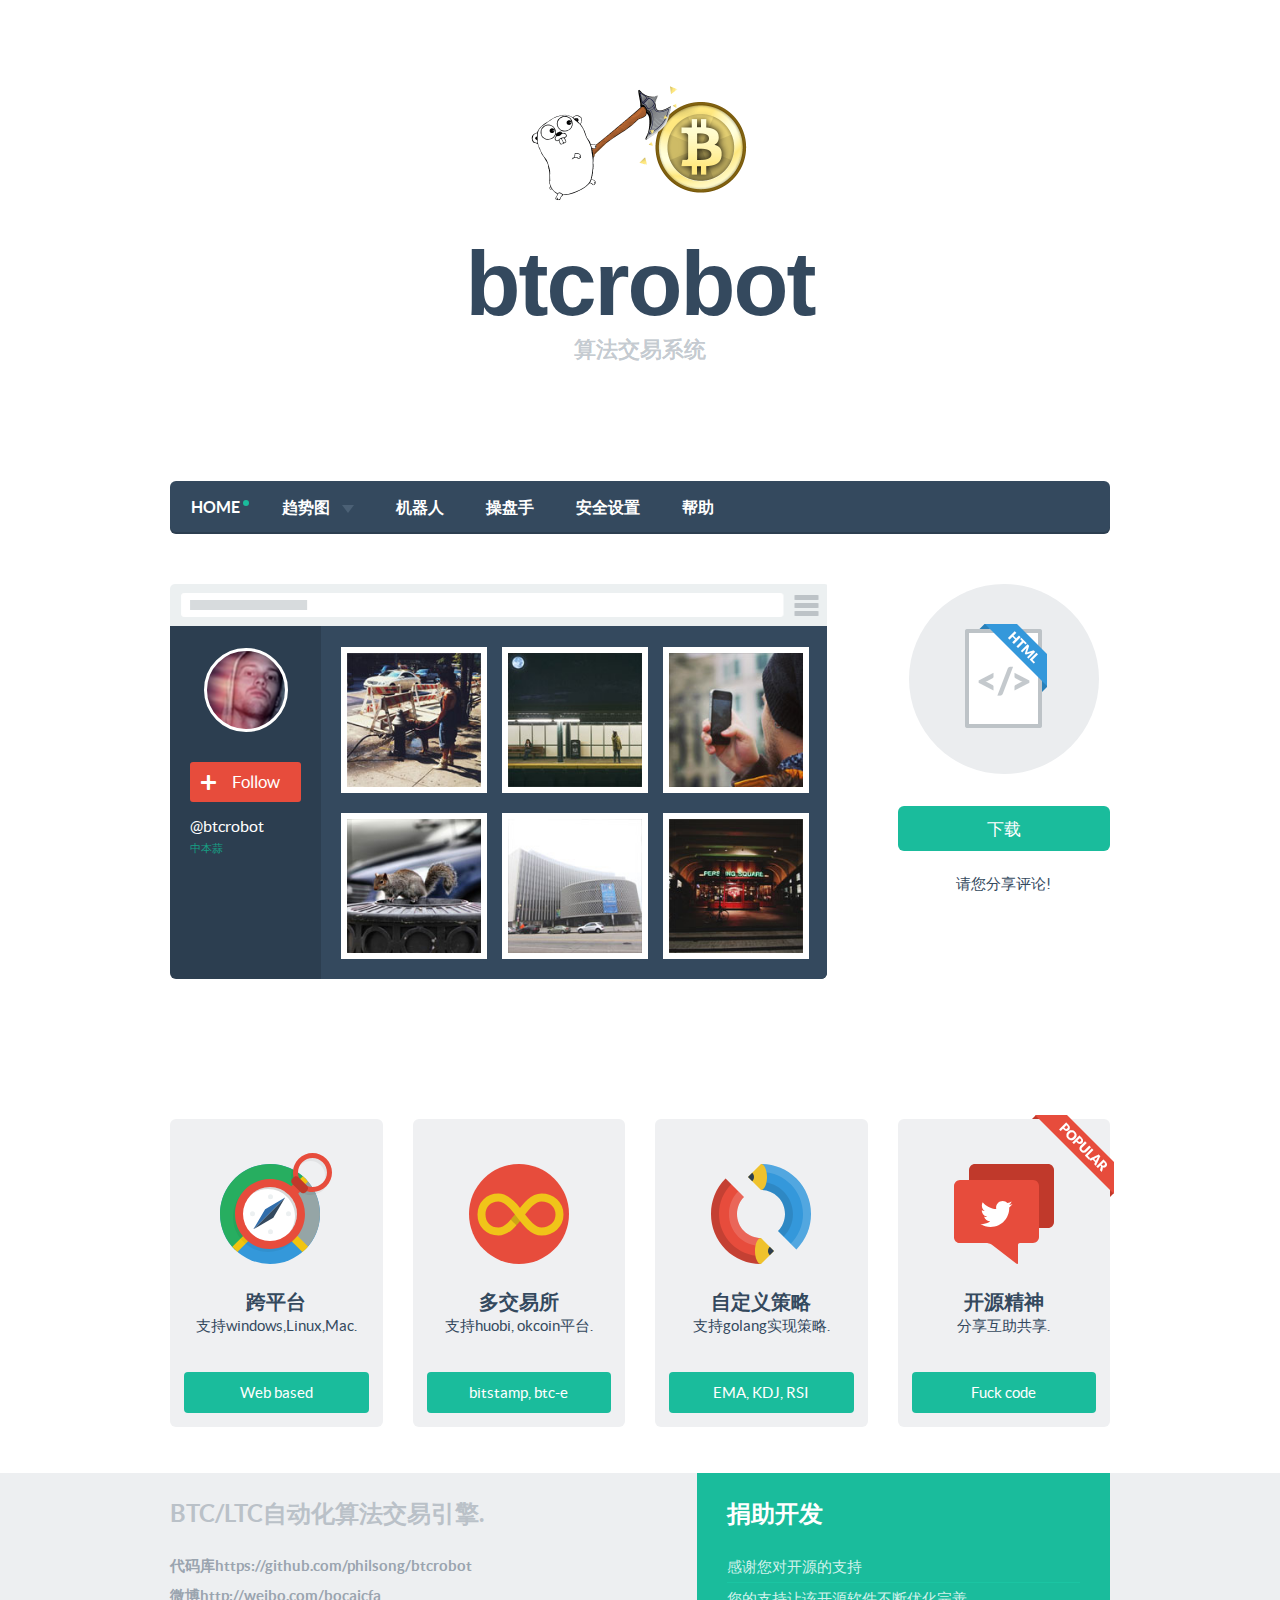
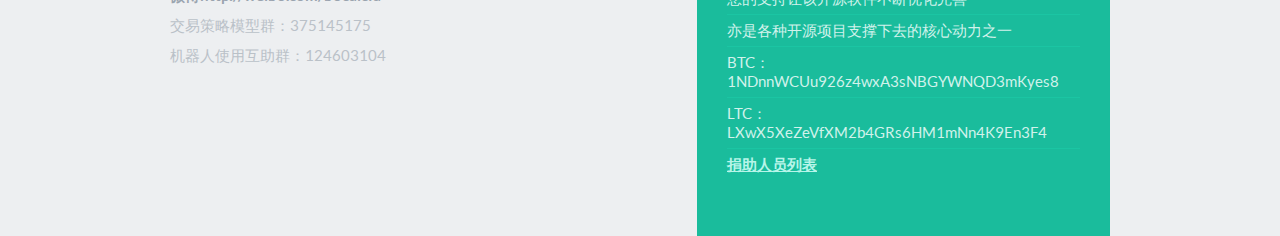
==== commit 7a15b3e8: "Update index.html" ====
--- a/btcrobot/index.html
+++ b/btcrobot/index.html
@@ -43,19 +43,19 @@
             </div>
             <div class="collapse navbar-collapse" id="navbar-collapse-01">
               <ul class="nav navbar-nav navbar-left">           
-                <li><a href="/guide">微导航<span class="navbar-unread">1</span></a></li>
+                <li><a href="#">HOME<span class="navbar-unread">1</span></a></li>
                 <li class="dropdown">
                   <a href="#" class="dropdown-toggle" data-toggle="dropdown">趋势图<b class="caret"></b></a>
                   <span class="dropdown-arrow"></span>
                   <ul class="dropdown-menu">
-                    <li><a href="/huobi" rel="nofollow">火币指标</a></li> 
+                    <li><a href="#" rel="nofollow">火币指标</a></li> 
                     <li class="divider"></li>
-                    <li><a href="/okcoin" rel="nofollow">OKcoin指标</a></li> 
+                    <li><a href="#" rel="nofollow">OKcoin指标</a></li> 
                   </ul>
                 </li>
-                    <li><a href="/engine" rel="nofollow">机器人</a></li> 
-                    <li><a href="/trade" rel="nofollow">操盘手</a></li> 
-                    <li><a href="/secret" rel="nofollow">安全设置</a></li> 
+                    <li><a href="#e" rel="nofollow">机器人</a></li> 
+                    <li><a href="#" rel="nofollow">操盘手</a></li> 
+                    <li><a href="#" rel="nofollow">安全设置</a></li> 
                 <li><a href="https://github.com/philsong/btcrobot/wiki" target="_blank">帮助</a></li>
                </ul>
             </div><!-- /.navbar-collapse -->
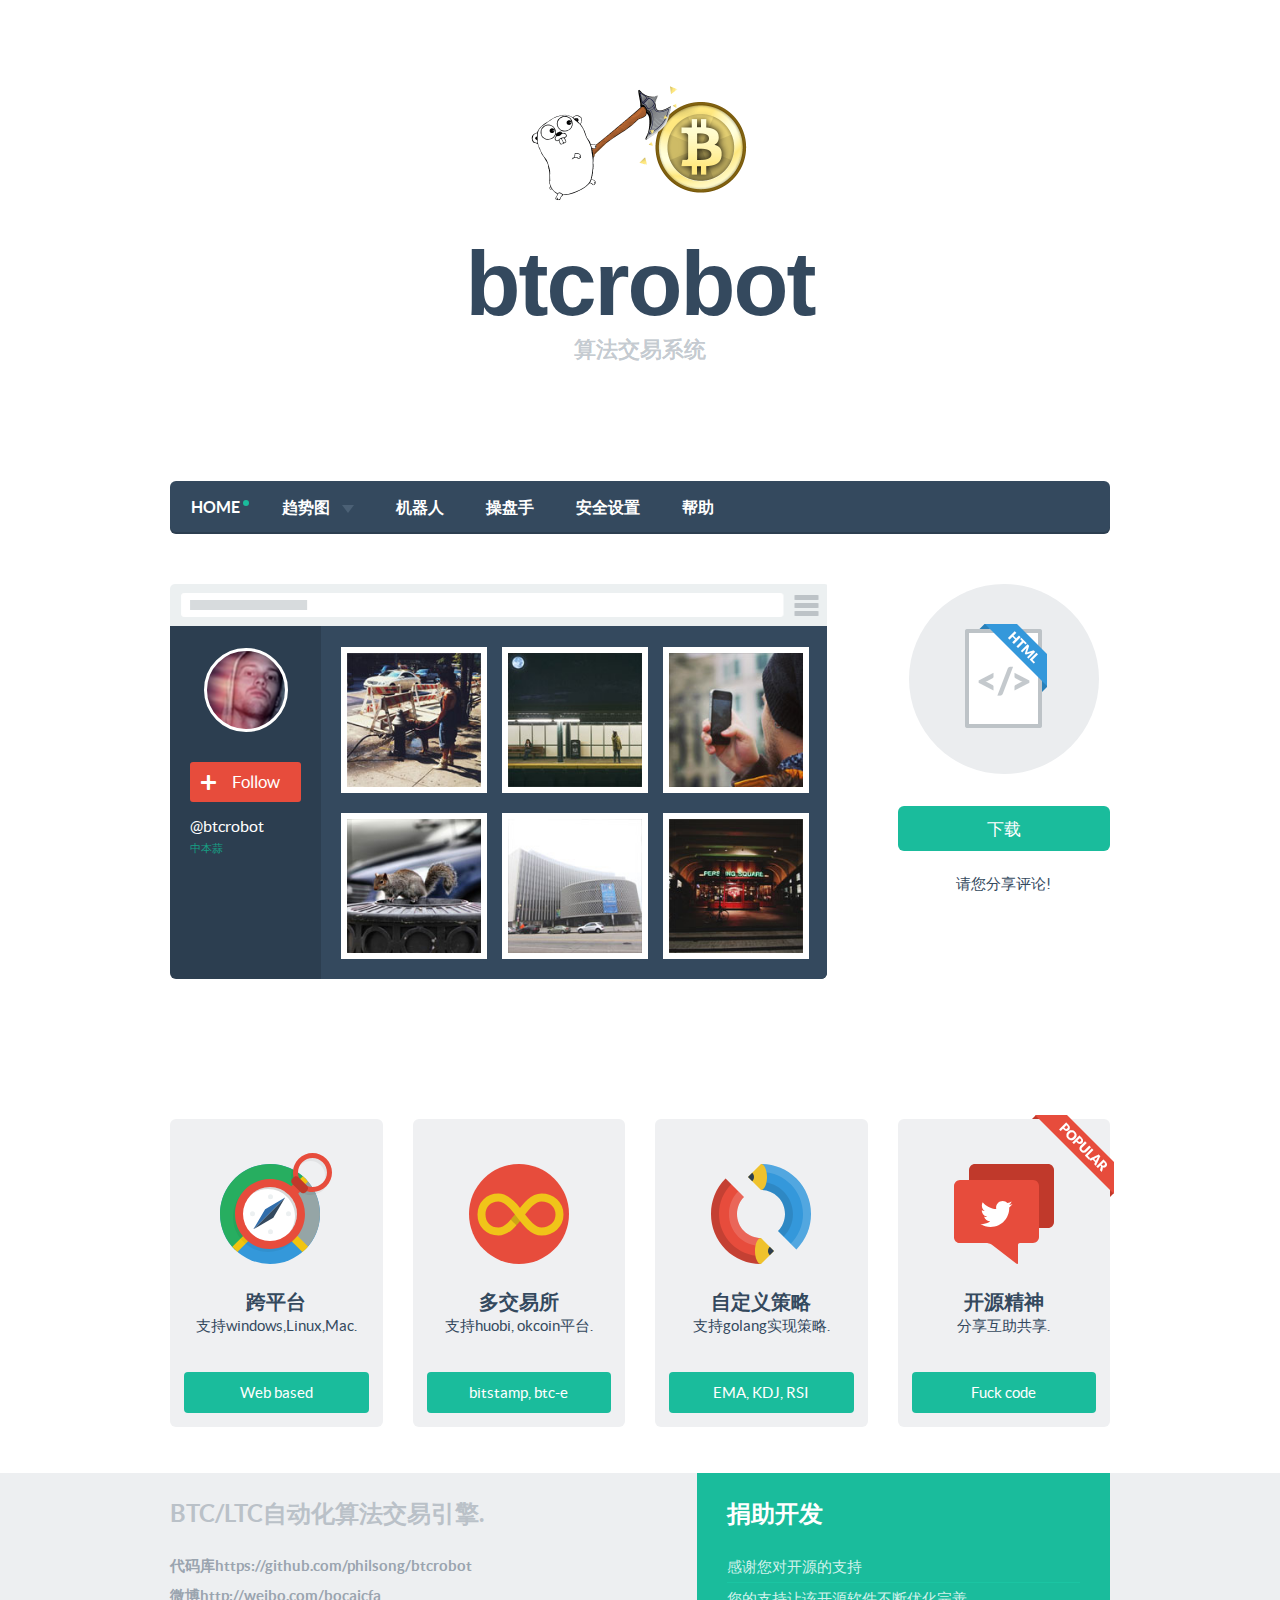
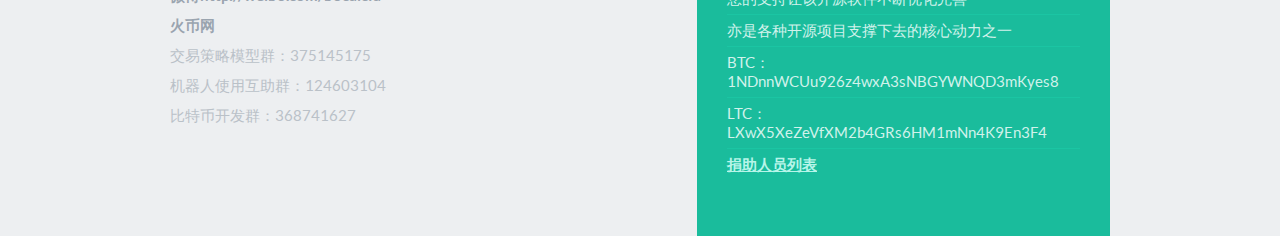
==== commit 3864ec24: "Update index.html" ====
--- a/btcrobot/index.html
+++ b/btcrobot/index.html
@@ -155,8 +155,13 @@
               <a href="http://weibo.com/bocaicfa" target="_blank">微博http://weibo.com/bocaicfa</a>
             </p>
             
+            <p>
+              <a href="https://www.huobi.com" target="_blank">火币网</a>
+            </p>
+                       
             <P>交易策略模型群：375145175</p>
             <p>机器人使用互助群：124603104</P>
+            <P>比特币开发群：368741627</p>
           </div> <!-- /col-xs-7 -->
 
           <div class="col-xs-6">
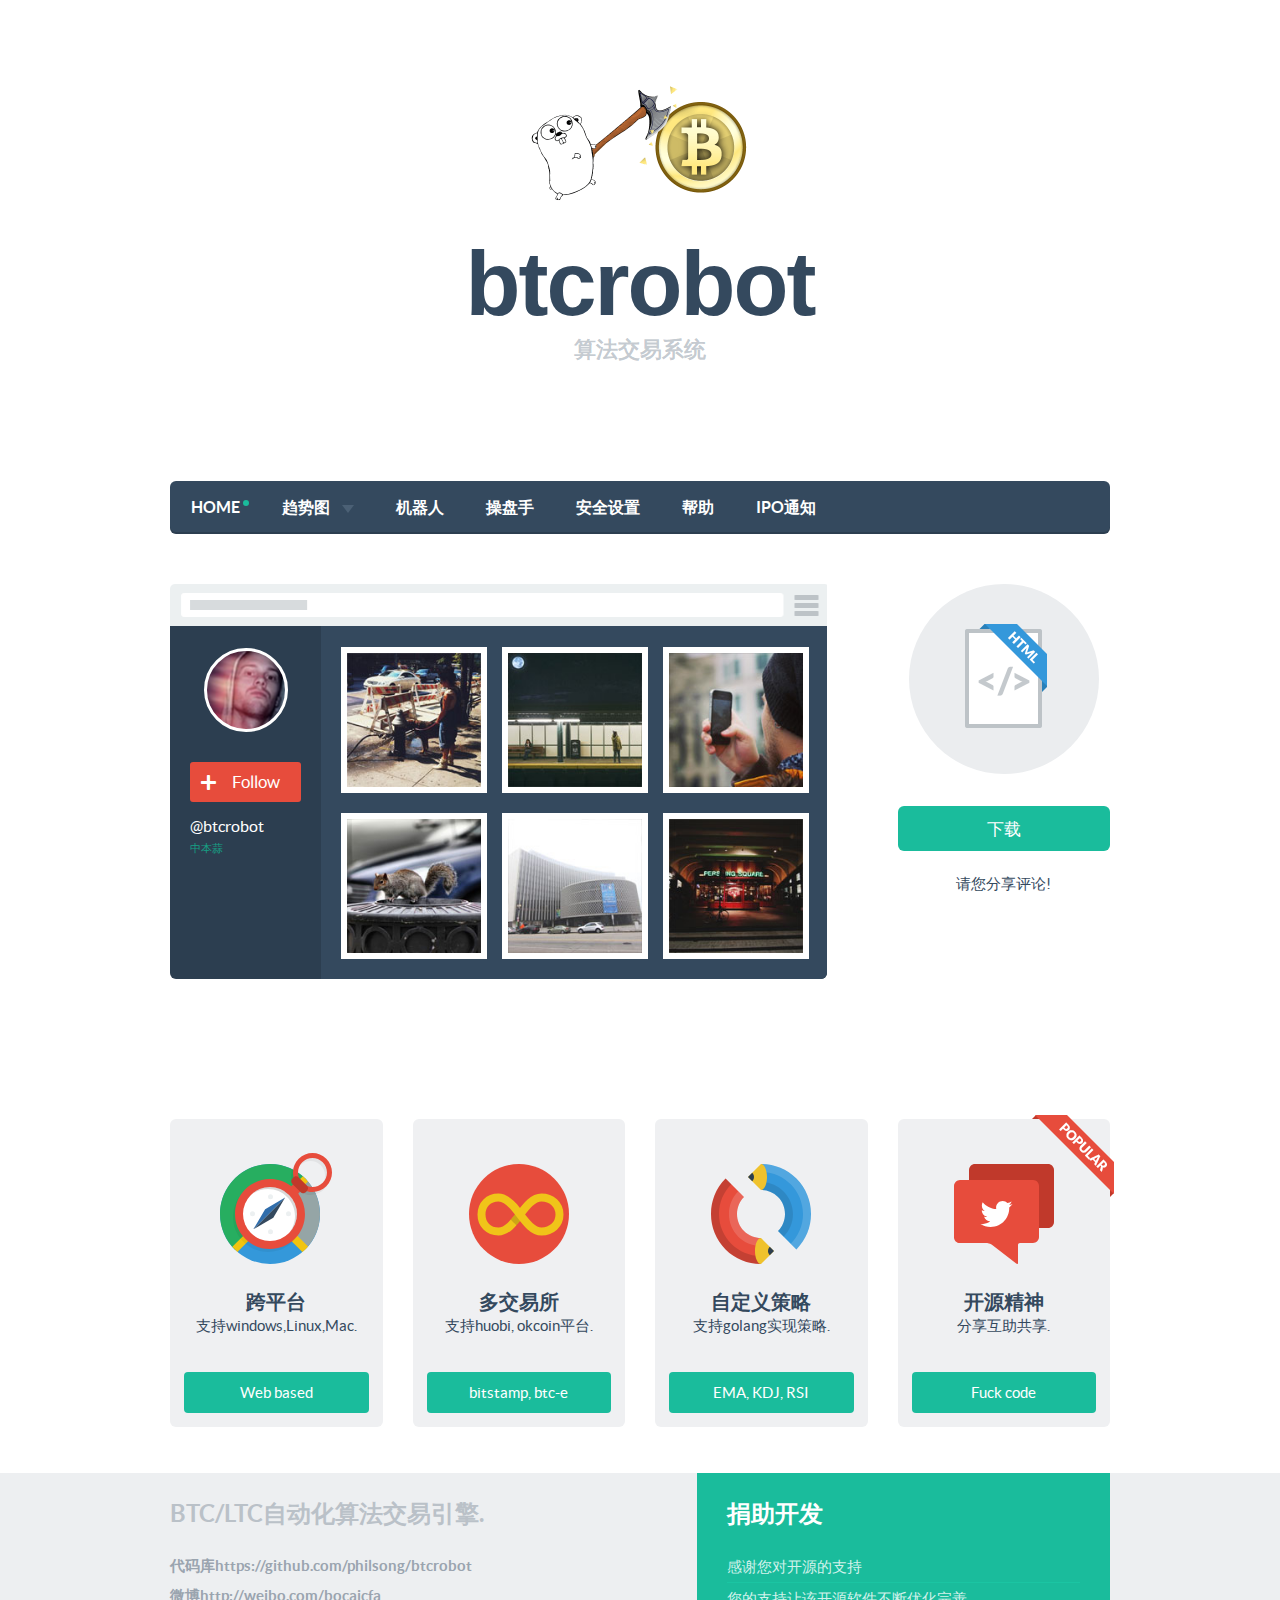
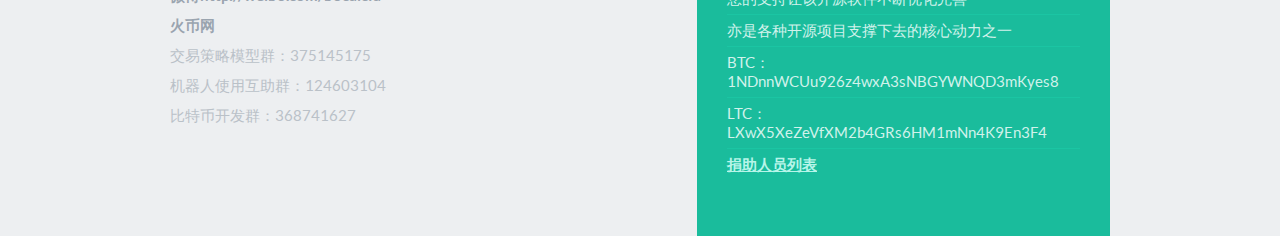
==== commit c576b68c: "Update index.html" ====
--- a/btcrobot/index.html
+++ b/btcrobot/index.html
@@ -57,6 +57,7 @@
                     <li><a href="#" rel="nofollow">操盘手</a></li> 
                     <li><a href="#" rel="nofollow">安全设置</a></li> 
                 <li><a href="https://github.com/philsong/btcrobot/wiki" target="_blank">帮助</a></li>
+                <li><a href="http://coinzbot.com/?page_id=2" target="_blank">IPO通知</a></li>
                </ul>
             </div><!-- /.navbar-collapse -->
           </nav><!-- /navbar -->
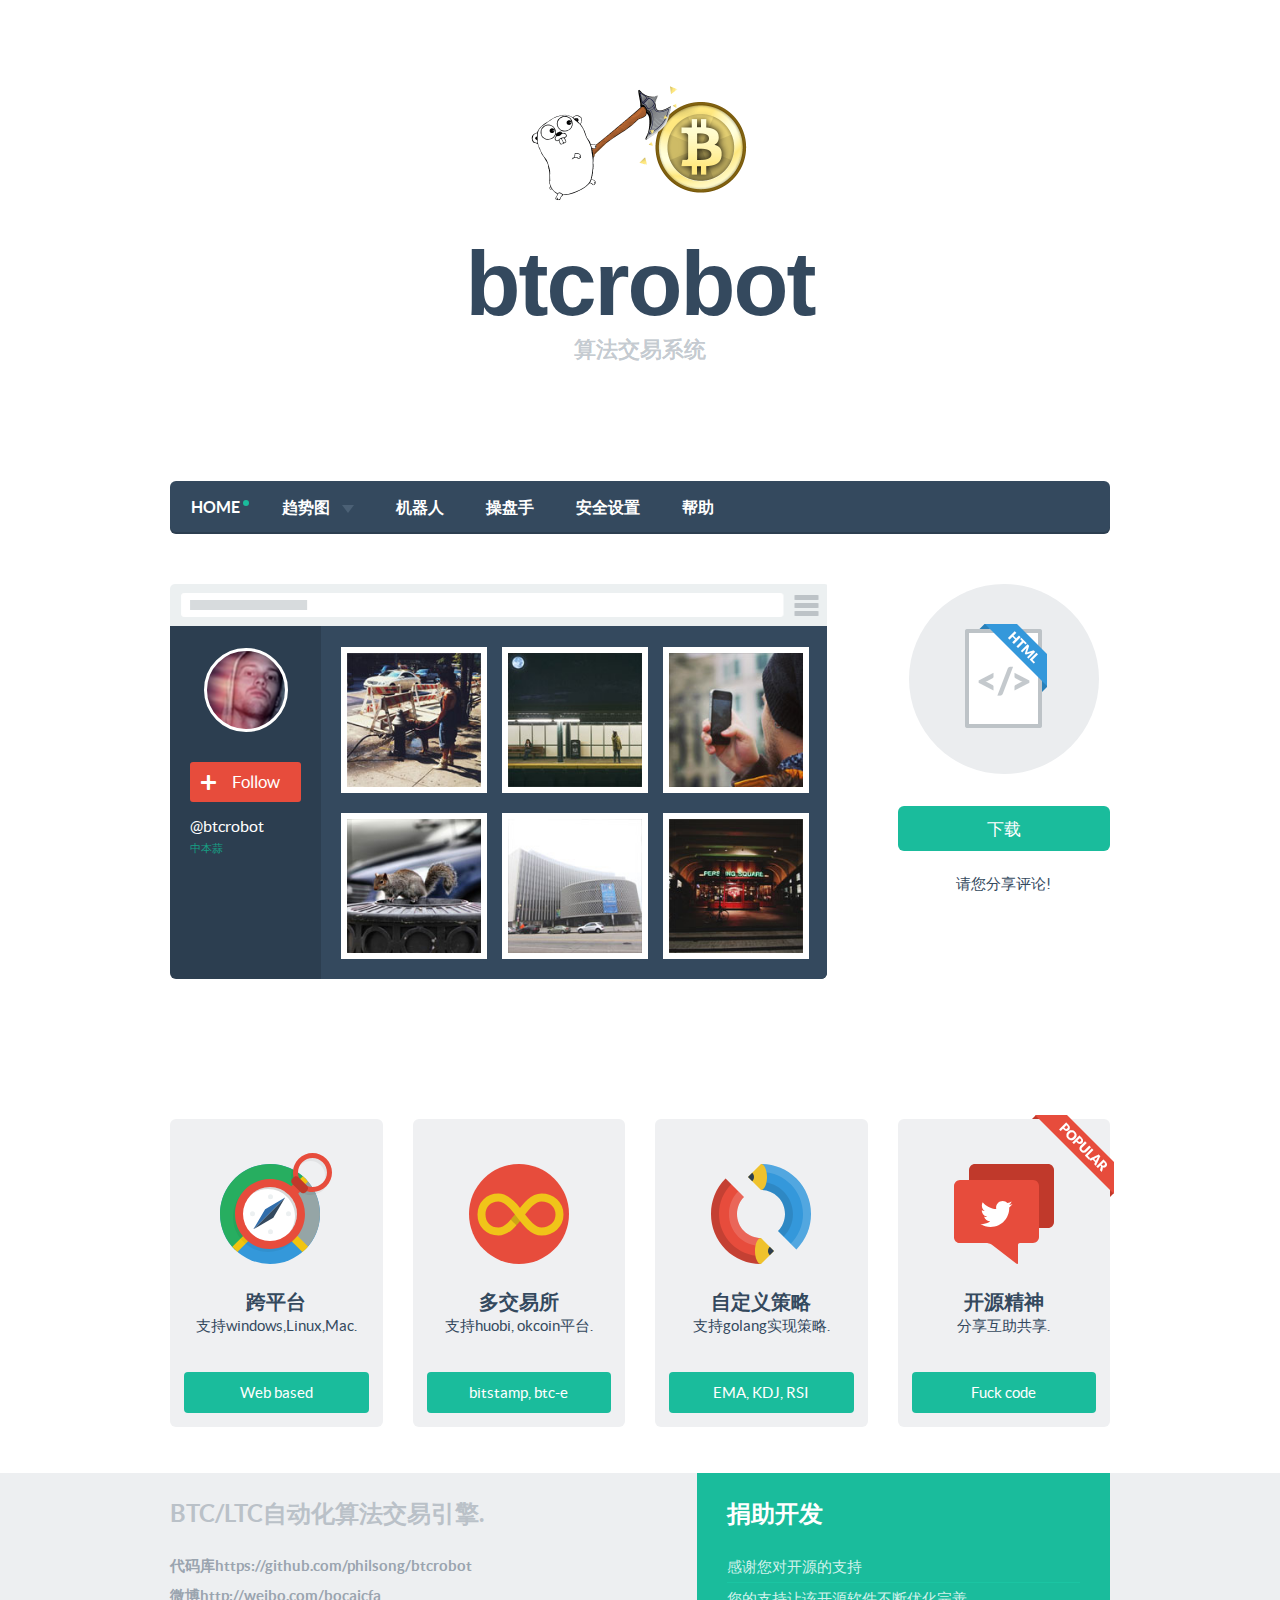
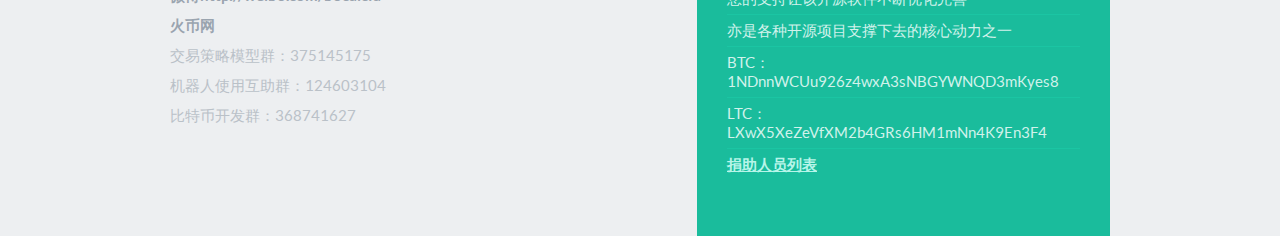
==== commit f35e6521: "Update index.html" ====
--- a/btcrobot/index.html
+++ b/btcrobot/index.html
@@ -43,21 +43,20 @@
             </div>
             <div class="collapse navbar-collapse" id="navbar-collapse-01">
               <ul class="nav navbar-nav navbar-left">           
-                <li><a href="#">HOME<span class="navbar-unread">1</span></a></li>
+                <li><a href="https://github.com/philsong/btcrobot">HOME<span class="navbar-unread">1</span></a></li>
                 <li class="dropdown">
                   <a href="#" class="dropdown-toggle" data-toggle="dropdown">趋势图<b class="caret"></b></a>
                   <span class="dropdown-arrow"></span>
                   <ul class="dropdown-menu">
-                    <li><a href="#" rel="nofollow">火币指标</a></li> 
+                    <li><a href="https://github.com/philsong/btcrobot" rel="nofollow">火币指标</a></li> 
                     <li class="divider"></li>
-                    <li><a href="#" rel="nofollow">OKcoin指标</a></li> 
+                    <li><a href="https://github.com/philsong/btcrobot" rel="nofollow">OKcoin指标</a></li> 
                   </ul>
                 </li>
-                    <li><a href="#e" rel="nofollow">机器人</a></li> 
-                    <li><a href="#" rel="nofollow">操盘手</a></li> 
-                    <li><a href="#" rel="nofollow">安全设置</a></li> 
+                    <li><a href="https://github.com/philsong/btcrobot" rel="nofollow">机器人</a></li> 
+                    <li><a href="https://github.com/philsong/btcrobot" rel="nofollow">操盘手</a></li> 
+                    <li><a href="https://github.com/philsong/btcrobot" rel="nofollow">安全设置</a></li> 
                 <li><a href="https://github.com/philsong/btcrobot/wiki" target="_blank">帮助</a></li>
-                <li><a href="http://coinzbot.com/?page_id=2" target="_blank">IPO通知</a></li>
                </ul>
             </div><!-- /.navbar-collapse -->
           </nav><!-- /navbar -->
